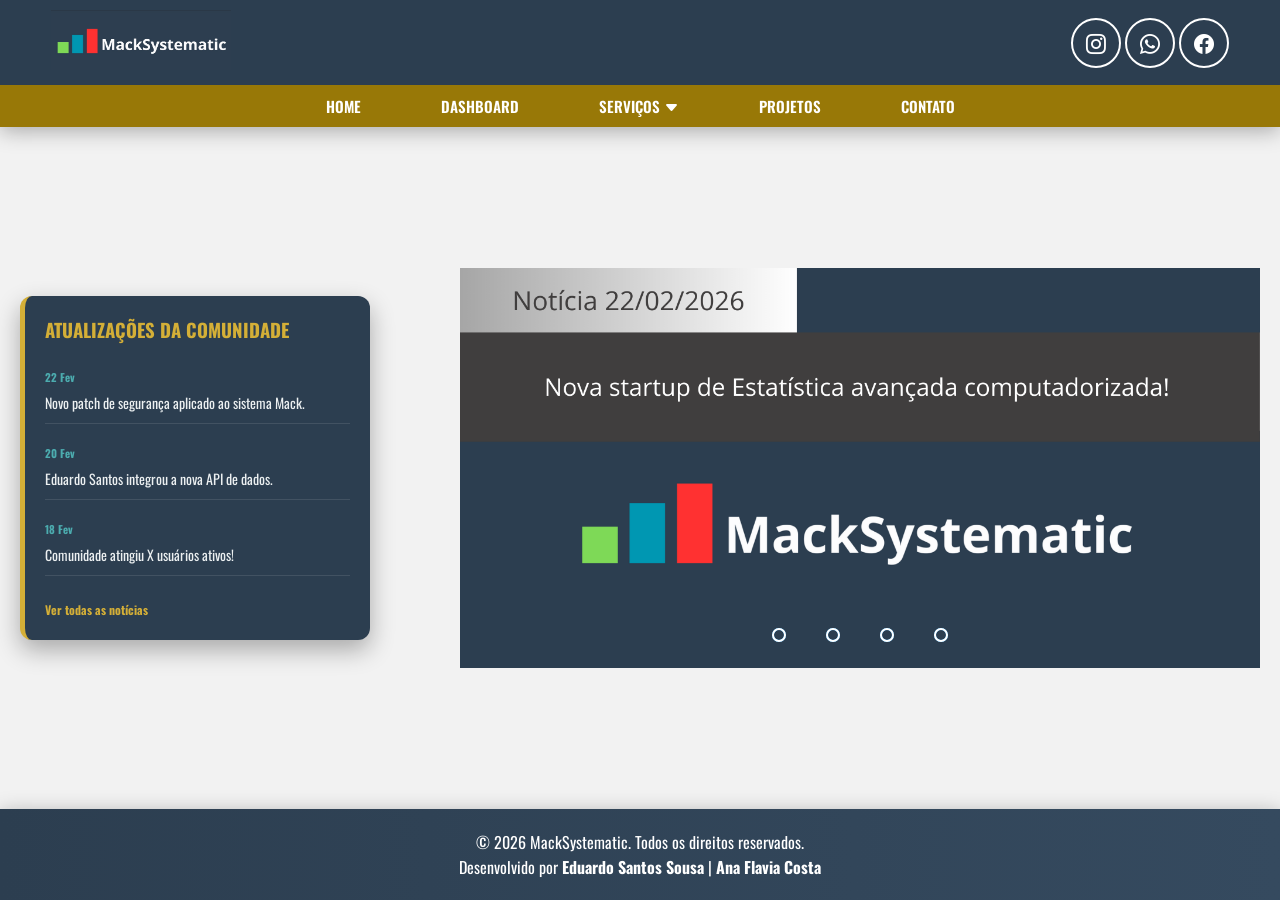
==== index.html @ 32485b9b "Update and rename projecthack.html to index.html" ====
<!DOCTYPE html>
<html lang="en">
<head>
    <meta charset="UTF-8">
    <meta name="viewport" content="width=device-width, initial-scale=1.0, maximum-scale=1.0, user-scalable=no">
    <meta name="viewport" content="width=device-width, initial-scale=1.0">
    <title>PROJECT HACKATHON</title>
    <link rel="stylesheet" href="projecthack.css">
    <link rel="stylesheet" href="https://cdn.jsdelivr.net/npm/bootstrap-icons@1.13.1/font/bootstrap-icons.min.css">
    <link rel="preconnect" href="https://fonts.googleapis.com">
    <link rel="preconnect" href="https://fonts.gstatic.com" crossorigin>
    <link href="https://fonts.googleapis.com/css2?family=Oswald:wght@200..700&display=swap" rel="stylesheet">
    <script type="text/javascript" src="projecthack.js"></script>
    <script src="menu.js" defer></script>
</head>
<body>
    <header >
          <section class = "top-header">
            <div class="interface"> 
              <div class ="logotipo">
                <a href="#">
                  <img src="putaa.jpg" alt="Logitpo">
                </a>
              </div>

              <div class="btn-social">
                <a href ="#"><button><i class="bi bi-instagram"></i></button></a>
                <a href ="#"><button><i class="bi bi-whatsapp"></i></button></a>
                <a href ="#"><button><i class="bi bi-facebook"></i></button></a>
              </div>
              <div class="btn-abrir-menu" id="btn_menu">
                 <i class="bi bi-list"></i>
               </div>
                
               <div class="menu-mobile" id="menu-mobile">
                 <div class="btn-fechar">
                     <i class="bi bi-x-lg"></i>
                 </div>

                 <nav>
                      <ul>
                        <li><a href="#">Home</a></li>
                        <li><a href="#">Dashboard</a></li>
                        <li><a href="#">Projetos</a></li>
                        <li><a href="#">Contatos</a></li>
                      </ul>
                  </nav>
               </div>
               <div class="overlay-menu" id="overlay-menu"></div>
            </div>
          </section>
          <section class="bottom-header">
             <div class="interface">
                <nav>
                    <ul>
                       <li><a href="#">HOME</a></li>
                       <li><a href="#">DASHBOARD</a></li>
                       <li class="drop-hover"><a href="#">SERVIÇOS <i class="bi bi-caret-down-fill"></i></a>
                         <div class="drop">
                            <a href="#">SITE</a>
                            <a href="#">MÍDIAS</a>
                            <a href="#">ANÚNCIOS</a>
                            <a href="#">CEO</a>
                         </div>
                       </li>
                       <li><a href="#">PROJETOS</a></li>
                       <li><a href="#">CONTATO</a></li>
                    </ul>
                </nav>

             </div>
          </section>
    </header>
    <main class="conteudo-principal">
    <aside class="comunidade-updates">
        <h3>Atualizações da Comunidade</h3>
        <ul>
            <li>
                <span class="data">22 Fev</span>
                <p>Novo patch de segurança aplicado ao sistema Mack.</p>
            </li>
            <li>
                <span class="data">20 Fev</span>
                <p>Eduardo Santos integrou a nova API de dados.</p>
            </li>
            <li>
                <span class="data">18 Fev</span>
                <p>Comunidade atingiu X usuários ativos!</p>
            </li>
        </ul>
        <a href="#" class="btn-ver-mais">Ver todas as notícias</a>
    </aside>
    <div class="slider">
       <div class="slides">
        <input type="radio" name="radio-btn" id="radio1">
        <input type="radio" name="radio-btn" id="radio2">
        <input type="radio" name="radio-btn" id="radio3">
        <input type="radio" name="radio-btn" id="radio4">

        <div class="slide first">
           <img src="startup.png" alt="imagem 1"/>
        </div>
        <div class="slide">
           <img src="img2.jpg" alt="imagem 2"/>
        </div>
        <div class="slide">
           <img src="img3.jpg" alt="imagem 3"/>
        </div>
        <div class="slide">
           <img src="img4.jpg" alt="imagem 4"/>
        </div>
        <div class="navigation-auto">
           <div class="auto-btn1"></div>
           <div class="auto-btn2"></div>
           <div class="auto-btn3"></div>
           <div class="auto-btn4"></div>
        </div>
       </div>
      <div class="manual-navigation">
        <label for="radio1" class="manual-btn"></label>
        <label for="radio2" class="manual-btn"></label>
        <label for="radio3" class="manual-btn"></label>
        <label for="radio4" class="manual-btn"></label>
      </div>
    </div>
    </main>
    <footer class="rodape-vermelho">
      <div class="container-rodape">
         <p>&copy; 2026 MackSystematic. Todos os direitos reservados.</p>
         <p>Desenvolvido por 
           <a href="https://linkedin.com/in/seu-perfil" target="_blank" class="dev-link">Eduardo Santos Sousa</a> | 
           <a href="https://instagram.com/perfil-da-pessoa" target="_blank" class="dev-link">Ana Flavia Costa</a>
         </p>
      </div>
    </footer>
    <script src="projecthack.js"></script>
</body>

</html>
---- projecthack.css ----
*{
    margin: 0;
    padding: 0;
    box-sizing: border-box;
    font-family: "Oswald", sans-serif;
}
html, body {
    height: 100%;
    margin: 0;
    display: flex;
    flex-direction: column;
    min-height: 100vh;
    background-color: #f2f2f2;
}

.rodape-vermelho{
    background: linear-gradient(to right, #2c3e50 0%, #354a5f 100%);
    background-attachment: fixed;
    color: white;
    color: #ffffff;            /* Texto branco */
    padding: 20px 0;
    text-align: center;
    font-family: sans-serif;
    margin-top: auto;          /* Empurra o rodapé para o fim da tela */
    box-shadow: 0 4px 20px rgba(0, 0, 0, 0.3);
}

.container-rodape p{
    margin: 1px 0;
}

/* Estilo do link para não ficar azul padrão */
/* Cor para o Eduardo (ex: Verde da logo) */
/* Estilo geral dos links no rodapé */
.dev-link {
    color: #ffffff; /* Cor ciano (como a da sua logo) */
    text-decoration: none; /* Remove o sublinhado */
    font-weight: bold;
    transition: all 0.3s ease; /* Efeito suave ao passar o mouse */
    border-bottom: 1px solid transparent;
}

/* Efeito quando o usuário passa o mouse por cima */
.dev-link:hover {
    color: #4cacaf; /* Muda para o verde da sua logo */
    border-bottom: 1px solid #4caf9d;
    text-shadow: 0 0 8px rgba(76, 175, 80, 0.5); /* Leve brilho */
}
.interface{
    max-width: 1280px;
    margin:0 auto;
}
header{
    width:100%;
    background-color: #987807;
    position: relative;
    z-index: 100;
    box-shadow: 0 4px 20px rgba(0, 0, 0, 0.3);
}
.drop-hover:hover .drop{
    height: 255px;
}
.top-header{
    background-color: #2c3e50;
    padding: 10px 4%;
}
.top-header > .interface{
    display: flex;
    align-items: center;
    justify-content: space-between;
}
.top-header .logotipo img{
    max-width: 180px;

}
.top-header .btn-social button{
    width: 50px;
    color:#ffffff;
    height: 50px;
    font-size: 20px;
    border-radius: 50%;
    background-color: transparent;
    border: 2px solid #ffffff;
    cursor:pointer;
}
.bottom-header nav ul {
   display: flex;
   align-items: center;
   justify-content: center;

   list-style-type: none;
}
.bottom-header nav ul li a{
    color: #ffffff;
    padding: 10px 40px;
    text-decoration: none;
    font-weight: 600;
    font-size: 15px;
    display: block;
    transition: .2s;
}
.drop-hover{
    position: relative;
}
.drop-hover .drop{
    position:absolute;
    background-color: #bb950d;
    width: 100%;
    height: 0;
    overflow: hidden;
    transition: .2s;
    z-index: 101;
}
.drop-hover .drop a{
    padding: 20px;
}
.bottom-header nav ul li a:hover{
    background-color: #a9871fd5;
    color:#2c3e50;
    box-shadow: inset 0 0 8px #000000;
}
/* Nova regra para criar a área centralizada */
.conteudo-principal {
    flex: 1;
    display: flex;
    flex-direction: row; /* Coloca um ao lado do outro */
    justify-content: space-around; 
    align-items: center;
    padding: 40px 0;
    width:100%;
    gap: 50px; /* Espaço entre o painel e o slider */
    z-index: 1;
}

/* Pequeno ajuste no seu .texti (opcional) */
.texti {
    width: 400px;
    padding: 30px;
    background-color: #2c3e50;
    color: #ecf0f1;
    font-size: larger;
    font-family: 'Segoe UI', Tahoma, Geneva, Verdana, sans-serif;
    border-radius: 12px; /* Aumentei um pouco para ficar mais moderno */
    box-shadow: 0 10px 25px rgba(0, 0, 0, 0.5);
    border: 1px solid rgba(255, 255, 255, 0.1); 
    text-align: center;
    z-index: 10; /* Garante que fique acima do gradiente de fundo */
}
.nav-button{
    border:0;
    border-radius: 4px;
    padding: 8px;
    background-color:#2c3e50;
    margin: 8px;
    cursor: pointer;
}
.nav-button i{
    color:#ffffff;
}
.slider{
    margin: 0;
    width: 800px;
    height: 400px;
    overflow: hidden;
    position: relative;
    z-index: 1;
}
.slides{
    width: 400%;
    height: 400px;
    display: flex;
}
.slides input{
    display: none;
}
.slide{
    width: 25%;
    position: relative;
    transition: 2s;
}
.slide img{
    width: 800px;
}
.manual-navigation{
    position: absolute;
    width: 800px;
    margin-top: -40px;
    display: flex;
    justify-content: center;
}
.manual-btn{
    border: 2px solid #ffffff;
    padding: 5px;
    border-radius: 10px;
    cursor: pointer;
    transition: 1s;
}

.manual-btn:not(:last-child){
    margin-right: 40px;
}
.manual-btn:hover{
    background-color: #ffffff;
}
#radio1:checked ~ .first{
    margin-left: 0;
}
#radio2:checked ~ .first{
    margin-left: -25%;
}
#radio3:checked ~ .first{
    margin-left: -50%;
}
#radio4:checked ~ .first{
    margin-left: -75%;
}

.navigation-auto div{
    border: 2px solid #20a6ff;
    padding: 5px;
    border-radius: 10px; 
    cursor: pointer;
    transition: 1s;
}
.navigation-auto{
    position: absolute;
    width: 800px;
    margin-top: 360px;
    display: flex;
    justify-content: center;
}
.navigation-auto div:not(:last-child){
    margin-right:40px;
}
#radio1:checked ~ .navigation-auto .auto-btn1{
    background-color: #ffffff;
}
#radio2:checked ~ .navigation-auto .auto-btn2{
    background-color: #ffffff;
}
#radio3:checked ~ .navigation-auto .auto-btn3{
    background-color: #ffffff;
}
#radio4:checked ~ .navigation-auto .auto-btn4{
    background-color: #ffffff;
}
.comunidade-updates {
    width: 350px;
    margin: 0;
    background-color: #2c3e50;
    padding: 20px;
    border-radius: 12px;
    border-left: 5px solid #d4af37; /* Detalhe dourado que você gosta */
    box-shadow: 0 10px 25px rgba(0,0,0,0.3);
    color: #ecf0f1;
}

.comunidade-updates h3 {
    font-family: 'Oswald', sans-serif;
    color: #d4af37;
    margin-bottom: 20px;
    text-transform: uppercase;
}

.comunidade-updates ul {
    list-style: none;
}

.comunidade-updates li {
    margin-bottom: 15px;
    border-bottom: 1px solid rgba(255, 255, 255, 0.1);
    padding-bottom: 10px;
}

.comunidade-updates .data {
    font-size: 11px;
    color: #4cacaf; /* Verde da sua logo */
    font-weight: bold;
}

.comunidade-updates p {
    font-size: 14px;
    margin-top: 5px;
}

.btn-ver-mais {
    display: inline-block;
    margin-top: 10px;
    color: #d4af37;
    text-decoration: none;
    font-size: 12px;
    font-weight: bold;
}

.btn-ver-mais:hover {
    text-decoration: underline;
}

@media screen and (max-width: 1248px){
    .conteudo-principal{
        flex-direction: column-reverse;
    }
    .bottom-header{
        display: none;
    }
    .btn-social{
        display: none;
    }
    .slide img{
       display: none;
    }
    .slider{
        display: none;
    }
}

.menu-mobile{
    background-color: #2c3e50;
    height: 100vh;
    position: fixed;
    top: 0;
    right:0;
    z-index: 99999;
    width: 0%;
    overflow: hidden;
    transition: .5s;
}
nav a, .menu-mobile a { 
    text-decoration: none !important;
    border-bottom: none !important;
}

.menu-mobile.abrir-menu{
    width: 70%;
}
.menu-mobile.abrir-menu ~ .overlay-menu{
    display: block;
}
.menu-mobile nav ul{
    text-align: right;

}
.menu-mobile nav ul li a{
    color: #fff;
    font-size: 20px;
    font-weight: 300; 
    padding: 20px 4%; 
    display: block;
}

.menu-mobile nav ul li a:hover{
    background-color: #d4af37;
    color:#000;
}
.menu-mobile .btn-fechar i{
    color: #d4af37;
    font-size: 30px;
}
.menu-mobile .btn-fechar{
    padding: 20px 5%;
}
.btn-abrir-menu i{
    color: #d4af37;
    font-size: 40px;
}
.overlay-menu{
    background-color: #000000bc;
    width:100%;
    height: 100%;
    position: fixed;
    top: 0;
    left: 0;
    z-index: 88888;
    display: none;
}
@media screen and (min-width: 1248px) {
    .btn-abrir-menu,
    .menu-mobile,
    .overlay-menu {
        display: none;
    }
}
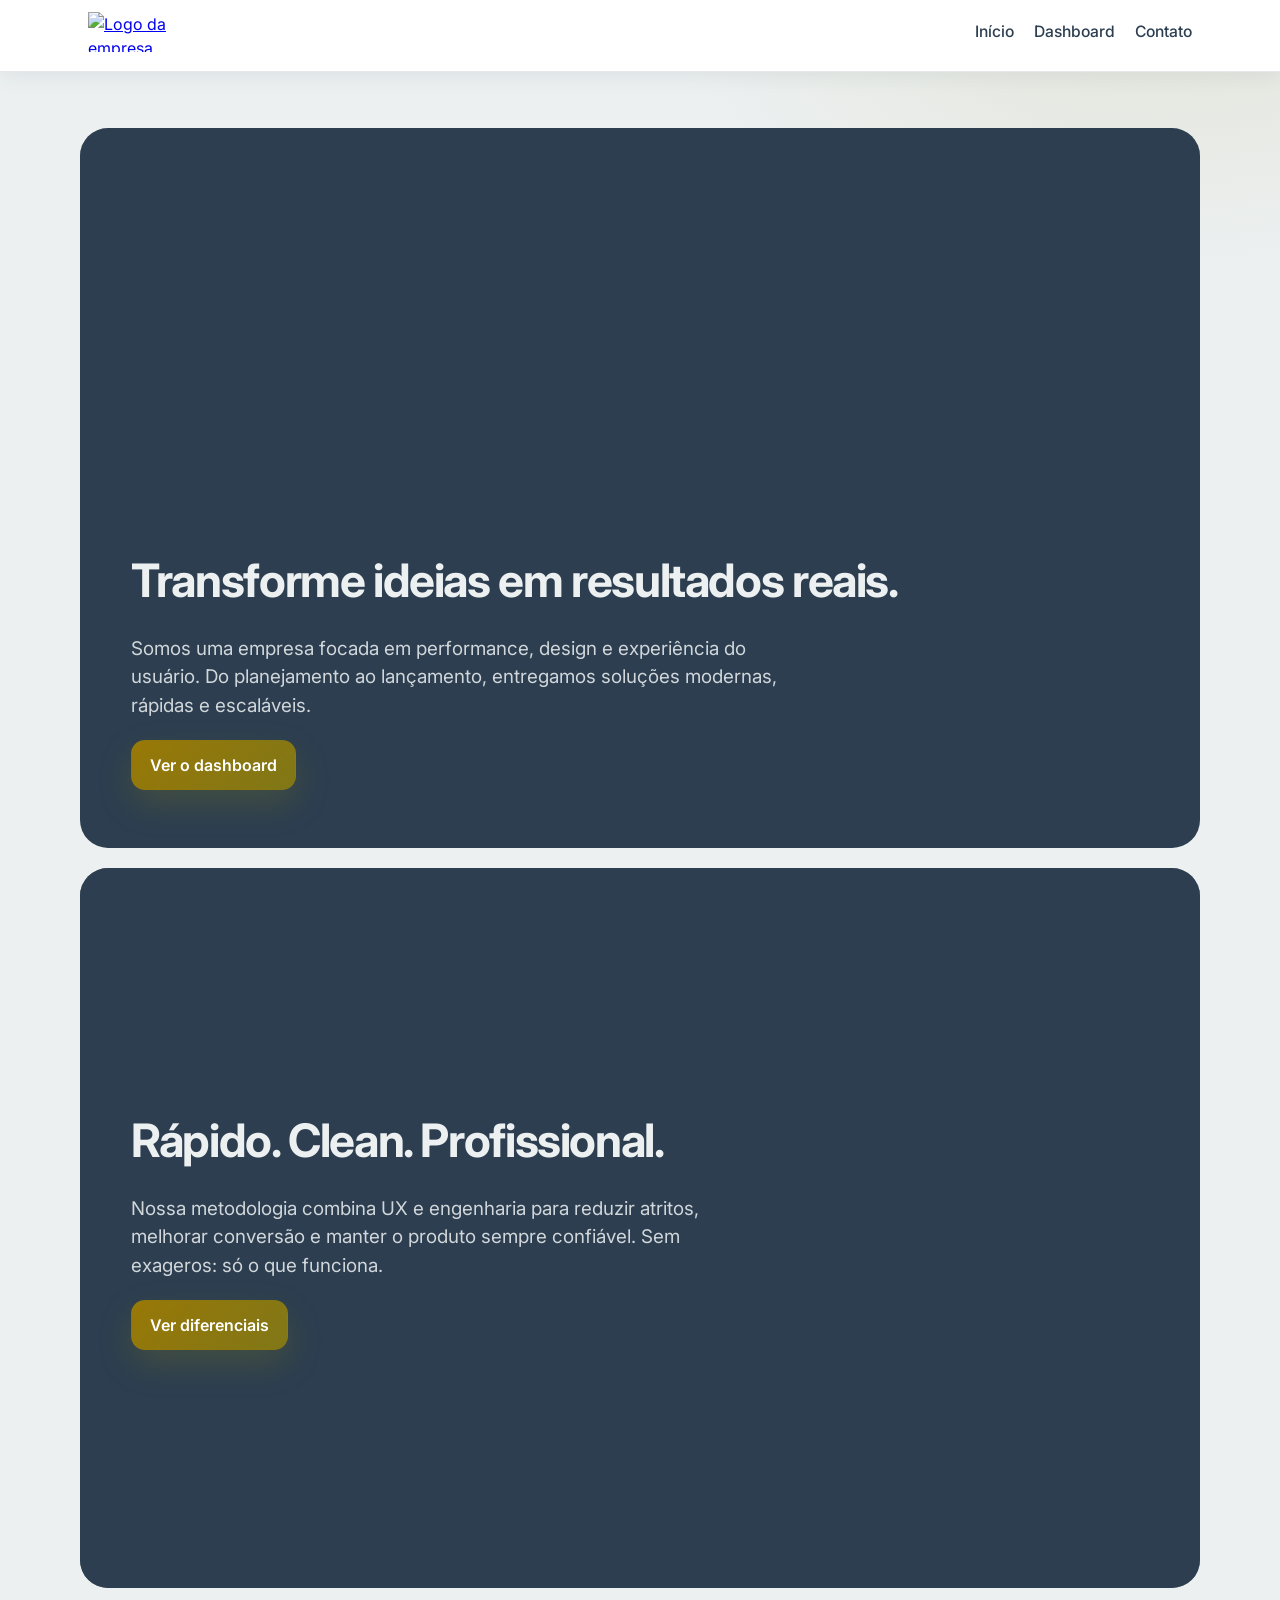
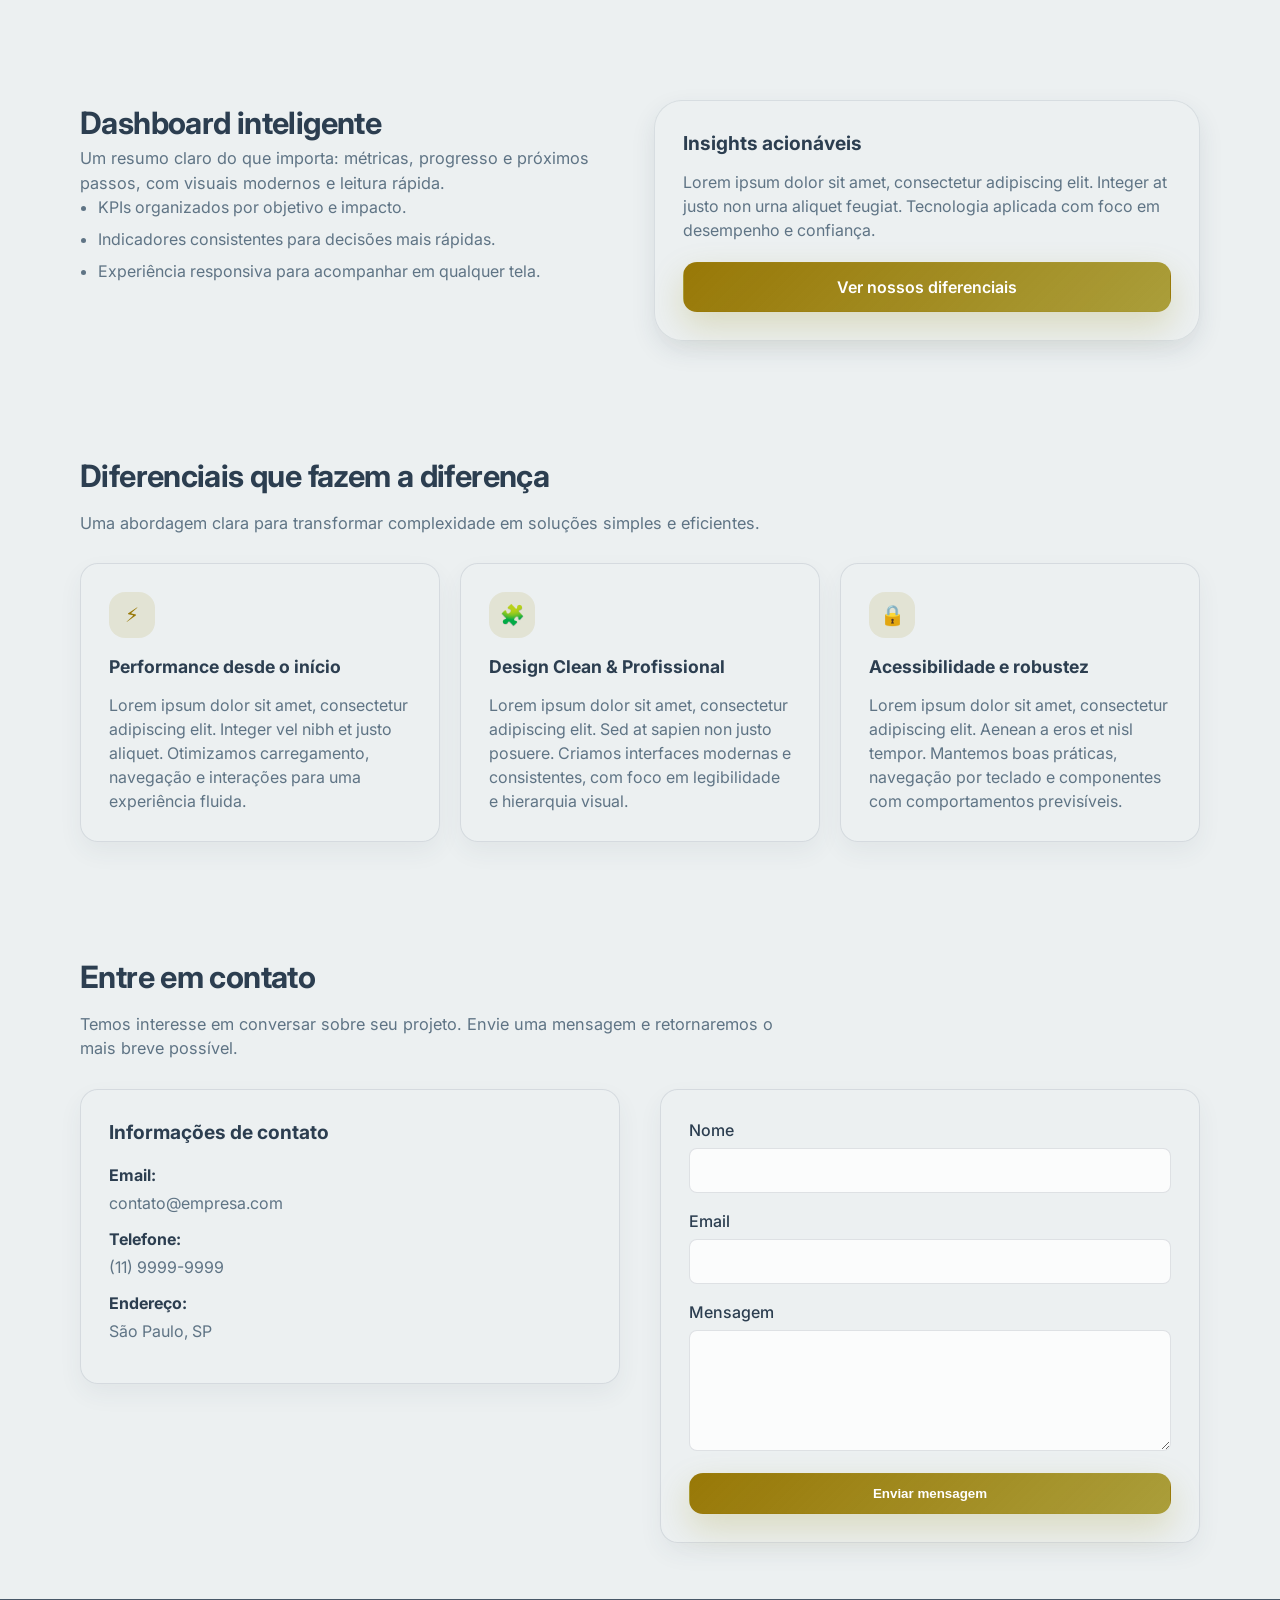
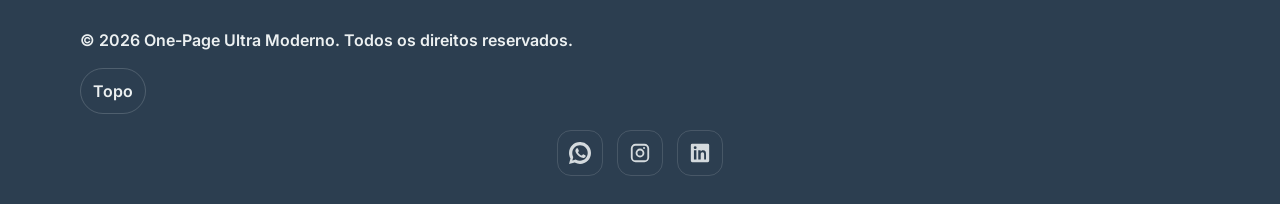
==== commit 793e0bf3: "Add files via upload" ====
--- a/index.html
+++ b/index.html
@@ -1,139 +1,323 @@
-<!DOCTYPE html>
-<html lang="en">
-<head>
-    <meta charset="UTF-8">
-    <meta name="viewport" content="width=device-width, initial-scale=1.0, maximum-scale=1.0, user-scalable=no">
-    <meta name="viewport" content="width=device-width, initial-scale=1.0">
-    <title>PROJECT HACKATHON</title>
-    <link rel="stylesheet" href="projecthack.css">
-    <link rel="stylesheet" href="https://cdn.jsdelivr.net/npm/bootstrap-icons@1.13.1/font/bootstrap-icons.min.css">
-    <link rel="preconnect" href="https://fonts.googleapis.com">
-    <link rel="preconnect" href="https://fonts.gstatic.com" crossorigin>
-    <link href="https://fonts.googleapis.com/css2?family=Oswald:wght@200..700&display=swap" rel="stylesheet">
-    <script type="text/javascript" src="projecthack.js"></script>
-    <script src="menu.js" defer></script>
-</head>
-<body>
-    <header >
-          <section class = "top-header">
-            <div class="interface"> 
-              <div class ="logotipo">
-                <a href="#">
-                  <img src="putaa.jpg" alt="Logitpo">
+<!doctype html>
+<html lang="pt-BR">
+  <head>
+    <meta charset="UTF-8" />
+    <meta name="viewport" content="width=device-width, initial-scale=1" />
+    <meta name="description" content="One-page moderno e responsivo com header glassmorphism e hero slider com Swiper.js." />
+    <title>One-Page Ultra Moderno</title>
+
+    <!-- Google Analytics / GA4
+      Cole aqui o código do GA4 (gtag.js).
+      Exemplo:
+      <script async src="https://www.googletagmanager.com/gtag/js?id=SEU_ID"></script>
+      <script>window.dataLayer=window.dataLayer||[];function gtag(){dataLayer.push(arguments);}gtag('js', new Date());gtag('config','SEU_ID');</script>
+    -->
+
+    <!-- Facebook Pixel
+      Cole aqui o código do Pixel do Facebook (fbq).
+      Exemplo:
+      <script>
+        !function(f,b,e,v,n,t,s){if(f.fbq)return;n=f.fbq=function(){n.callMethod?
+        n.callMethod.apply(n,arguments):n.queue.push(arguments)};if(!f._fbq)f._fbq=n;
+        n.push=n;n.loaded=!0;n.version='2.0';n.queue=[];t=b.createElement(e);t.async=!0;
+        t.src=v;s=b.getElementsByTagName(e)[0];s.parentNode.insertBefore(t,s)}(window, document,'script',
+        'https://connect.facebook.net/en_US/fbevents.js');
+        fbq('init','SEU_ID');fbq('track','PageView');
+      </script>
+    -->
+
+    <link rel="preconnect" href="https://fonts.googleapis.com" />
+    <link rel="preconnect" href="https://fonts.gstatic.com" crossorigin />
+    <link href="https://fonts.googleapis.com/css2?family=Inter:wght@400;500;600;700&display=swap" rel="stylesheet" />
+
+    <link rel="stylesheet" href="https://cdn.jsdelivr.net/npm/swiper@11/swiper-bundle.min.css" />
+    <link rel="stylesheet" href="style.css" />
+
+    <script src="https://cdn.jsdelivr.net/npm/swiper@11/swiper-bundle.min.js" defer></script>
+    <script src="script.js" defer></script>
+  </head>
+
+  <body>
+    <a class="skip-link" href="#conteudo">Pular para o conteúdo</a>
+
+    <header class="site-header" id="top">
+      <div class="header-inner">
+        <a class="logo" href="#top" aria-label="Ir para o início">
+          <img
+            src="yp.jpg"
+            alt="Logo da empresa"
+            width="140"
+            height="40"
+            loading="eager"
+          />
+        </a>
+
+        <nav class="nav-desktop" aria-label="Menu principal">
+          <a class="nav-link" href="#top" aria-label="Ir para Início">Início</a>
+          <a class="nav-link" href="#dashboard" aria-label="Ir para Dashboard">Dashboard</a>
+          <a class="nav-link" href="#contact" aria-label="Ir para Contato">Contato</a>
+        </nav>
+
+        <button
+          class="nav-toggle"
+          type="button"
+          aria-label="Abrir menu"
+          aria-controls="mobile-drawer"
+          aria-expanded="false"
+        >
+          <span class="burger" aria-hidden="true">
+            <span class="burger-line"></span>
+            <span class="burger-line"></span>
+            <span class="burger-line"></span>
+          </span>
+        </button>
+      </div>
+
+      <div class="drawer-overlay" id="drawer-overlay"></div>
+
+      <aside
+        class="drawer"
+        id="mobile-drawer"
+        role="dialog"
+        aria-modal="true"
+        aria-label="Menu mobile"
+        tabindex="-1"
+      >
+        <div class="drawer-header">
+          <a class="drawer-logo" href="#top" aria-label="Ir para o início">
+            <img src="yp.jpg" alt="Logo da empresa" width="120" height="36" loading="eager" />
+          </a>
+          <button class="drawer-close" type="button" aria-label="Fechar menu">
+            <span aria-hidden="true">×</span>
+          </button>
+        </div>
+
+        <nav class="drawer-nav" aria-label="Menu mobile">
+          <a class="drawer-link" href="#top" aria-label="Ir para Início">Início</a>
+          <a class="drawer-link" href="#dashboard" aria-label="Ir para Dashboard">Dashboard</a>
+          <a class="drawer-link" href="#contact" aria-label="Ir para Contato">Contato</a>
+        </nav>
+
+        <div class="drawer-cta">
+          <a class="btn btn-primary btn-wide" href="#dashboard" aria-label="Ir para a seção de dashboard">
+            Ver Dashboard
+          </a>
+          <p class="drawer-note">Insights e próximos passos em poucos cliques.</p>
+        </div>
+      </aside>
+    </header>
+
+    <main id="conteudo">
+      <section class="hero" aria-labelledby="hero-title">
+        <div class="container hero-inner">
+          <div class="video-container">
+            <video class="hero-video" autoplay muted loop playsinline>
+              <source src="MackSystematic.mp4" type="video/mp4">
+              Seu navegador não suporta vídeo HTML5.
+            </video>
+            <div class="video-overlay"></div>
+            <div class="video-content">
+              <h1 class="hero-title" id="hero-title">Transforme ideias em resultados reais.</h1>
+              <p class="hero-text">
+                Somos uma empresa focada em performance, design e experiência do usuário. Do planejamento ao
+                lançamento, entregamos soluções modernas, rápidas e escaláveis.
+              </p>
+              <div class="hero-actions">
+                <a class="btn btn-primary" href="#dashboard" aria-label="Ver o dashboard">
+                  Ver o dashboard
                 </a>
               </div>
-
-              <div class="btn-social">
-                <a href ="#"><button><i class="bi bi-instagram"></i></button></a>
-                <a href ="#"><button><i class="bi bi-whatsapp"></i></button></a>
-                <a href ="#"><button><i class="bi bi-facebook"></i></button></a>
+            </div>
+          </div>
+          
+          <div class="swiper hero-swiper" aria-label="Carrossel de destaques">
+            <div class="swiper-wrapper">
+              <article class="swiper-slide hero-slide">
+                <img class="slide-image" src="pan.jpg" alt="" aria-hidden="true" loading="lazy" />
+                <div class="slide-overlay"></div>
+                <div class="slide-content">
+                  <h1 class="hero-title">Rápido. Clean. Profissional.</h1>
+                  <p class="hero-text">
+                    Nossa metodologia combina UX e engenharia para reduzir atritos, melhorar conversão e manter o
+                    produto sempre confiável. Sem exageros: só o que funciona.
+                  </p>
+                  <div class="hero-actions">
+                    <a class="btn btn-primary" href="#diferenciais" aria-label="Ver nossos diferenciais">
+                      Ver diferenciais
+                    </a>
+                  </div>
+                </div>
+              </article>
+            </div>
+
+            <div class="swiper-button-prev" aria-label="Slide anterior" tabindex="0"></div>
+            <div class="swiper-button-next" aria-label="Próximo slide" tabindex="0"></div>
+            <div class="swiper-pagination" aria-label="Navegação por bullets"></div>
+          </div>
+        </div>
+      </section>
+
+      <section id="dashboard" class="section">
+        <div class="container grid-2">
+          <div>
+            <h2 class="section-title">Dashboard inteligente</h2>
+            <p class="section-subtitle">
+              Um resumo claro do que importa: métricas, progresso e próximos passos, com visuais modernos e
+              leitura rápida.
+            </p>
+            <ul class="benefits-list">
+              <li>KPIs organizados por objetivo e impacto.</li>
+              <li>Indicadores consistentes para decisões mais rápidas.</li>
+              <li>Experiência responsiva para acompanhar em qualquer tela.</li>
+            </ul>
+          </div>
+          <div class="benefits-panel" aria-label="Visão geral do dashboard">
+            <h3 class="panel-title">Insights acionáveis</h3>
+            <p class="panel-text">
+              Lorem ipsum dolor sit amet, consectetur adipiscing elit. Integer at justo non urna aliquet
+              feugiat. Tecnologia aplicada com foco em desempenho e confiança.
+            </p>
+            <a class="btn btn-primary btn-wide" href="#diferenciais" aria-label="Ver nossos diferenciais">
+              Ver nossos diferenciais
+            </a>
+          </div>
+        </div>
+      </section>
+
+      <section id="diferenciais" class="section">
+        <div class="container">
+          <div class="section-head">
+            <h2 class="section-title">Diferenciais que fazem a diferença</h2>
+            <p class="section-subtitle">
+              Uma abordagem clara para transformar complexidade em soluções simples e eficientes.
+            </p>
+          </div>
+
+          <div class="cards-grid" role="list">
+            <article class="card" role="listitem">
+              <div class="card-icon" aria-hidden="true">⚡</div>
+              <h3 class="card-title">Performance desde o início</h3>
+              <p class="card-text">
+                Lorem ipsum dolor sit amet, consectetur adipiscing elit. Integer vel nibh et justo aliquet.
+                Otimizamos carregamento, navegação e interações para uma experiência fluida.
+              </p>
+            </article>
+
+            <article class="card" role="listitem">
+              <div class="card-icon" aria-hidden="true">🧩</div>
+              <h3 class="card-title">Design Clean & Profissional</h3>
+              <p class="card-text">
+                Lorem ipsum dolor sit amet, consectetur adipiscing elit. Sed at sapien non justo posuere. Criamos
+                interfaces modernas e consistentes, com foco em legibilidade e hierarquia visual.
+              </p>
+            </article>
+
+            <article class="card" role="listitem">
+              <div class="card-icon" aria-hidden="true">🔒</div>
+              <h3 class="card-title">Acessibilidade e robustez</h3>
+              <p class="card-text">
+                Lorem ipsum dolor sit amet, consectetur adipiscing elit. Aenean a eros et nisl tempor. Mantemos
+                boas práticas, navegação por teclado e componentes com comportamentos previsíveis.
+              </p>
+            </article>
+          </div>
+        </div>
+      </section>
+
+      <section id="contact" class="section">
+        <div class="container">
+          <div class="section-head">
+            <h2 class="section-title">Entre em contato</h2>
+            <p class="section-subtitle">
+              Temos interesse em conversar sobre seu projeto. Envie uma mensagem e retornaremos o mais breve possível.
+            </p>
+          </div>
+
+          <div class="contact-grid">
+            <div class="contact-info">
+              <h3 class="contact-title">Informações de contato</h3>
+              <div class="contact-item">
+                <strong>Email:</strong> contato@empresa.com
               </div>
-              <div class="btn-abrir-menu" id="btn_menu">
-                 <i class="bi bi-list"></i>
-               </div>
-                
-               <div class="menu-mobile" id="menu-mobile">
-                 <div class="btn-fechar">
-                     <i class="bi bi-x-lg"></i>
-                 </div>
-
-                 <nav>
-                      <ul>
-                        <li><a href="#">Home</a></li>
-                        <li><a href="#">Dashboard</a></li>
-                        <li><a href="#">Projetos</a></li>
-                        <li><a href="#">Contatos</a></li>
-                      </ul>
-                  </nav>
-               </div>
-               <div class="overlay-menu" id="overlay-menu"></div>
+              <div class="contact-item">
+                <strong>Telefone:</strong> (11) 9999-9999
+              </div>
+              <div class="contact-item">
+                <strong>Endereço:</strong> São Paulo, SP
+              </div>
             </div>
-          </section>
-          <section class="bottom-header">
-             <div class="interface">
-                <nav>
-                    <ul>
-                       <li><a href="#">HOME</a></li>
-                       <li><a href="#">DASHBOARD</a></li>
-                       <li class="drop-hover"><a href="#">SERVIÇOS <i class="bi bi-caret-down-fill"></i></a>
-                         <div class="drop">
-                            <a href="#">SITE</a>
-                            <a href="#">MÍDIAS</a>
-                            <a href="#">ANÚNCIOS</a>
-                            <a href="#">CEO</a>
-                         </div>
-                       </li>
-                       <li><a href="#">PROJETOS</a></li>
-                       <li><a href="#">CONTATO</a></li>
-                    </ul>
-                </nav>
-
-             </div>
-          </section>
-    </header>
-    <main class="conteudo-principal">
-    <aside class="comunidade-updates">
-        <h3>Atualizações da Comunidade</h3>
-        <ul>
-            <li>
-                <span class="data">22 Fev</span>
-                <p>Novo patch de segurança aplicado ao sistema Mack.</p>
-            </li>
-            <li>
-                <span class="data">20 Fev</span>
-                <p>Eduardo Santos integrou a nova API de dados.</p>
-            </li>
-            <li>
-                <span class="data">18 Fev</span>
-                <p>Comunidade atingiu X usuários ativos!</p>
-            </li>
-        </ul>
-        <a href="#" class="btn-ver-mais">Ver todas as notícias</a>
-    </aside>
-    <div class="slider">
-       <div class="slides">
-        <input type="radio" name="radio-btn" id="radio1">
-        <input type="radio" name="radio-btn" id="radio2">
-        <input type="radio" name="radio-btn" id="radio3">
-        <input type="radio" name="radio-btn" id="radio4">
-
-        <div class="slide first">
-           <img src="startup.png" alt="imagem 1"/>
-        </div>
-        <div class="slide">
-           <img src="img2.jpg" alt="imagem 2"/>
-        </div>
-        <div class="slide">
-           <img src="img3.jpg" alt="imagem 3"/>
-        </div>
-        <div class="slide">
-           <img src="img4.jpg" alt="imagem 4"/>
-        </div>
-        <div class="navigation-auto">
-           <div class="auto-btn1"></div>
-           <div class="auto-btn2"></div>
-           <div class="auto-btn3"></div>
-           <div class="auto-btn4"></div>
-        </div>
-       </div>
-      <div class="manual-navigation">
-        <label for="radio1" class="manual-btn"></label>
-        <label for="radio2" class="manual-btn"></label>
-        <label for="radio3" class="manual-btn"></label>
-        <label for="radio4" class="manual-btn"></label>
-      </div>
-    </div>
+
+            <div class="contact-form">
+              <form>
+                <div class="form-group">
+                  <label for="name">Nome</label>
+                  <input type="text" id="name" name="name" required>
+                </div>
+                <div class="form-group">
+                  <label for="email">Email</label>
+                  <input type="email" id="email" name="email" required>
+                </div>
+                <div class="form-group">
+                  <label for="message">Mensagem</label>
+                  <textarea id="message" name="message" rows="5" required></textarea>
+                </div>
+                <button type="submit" class="btn btn-primary btn-wide">Enviar mensagem</button>
+              </form>
+            </div>
+          </div>
+        </div>
+      </section>
     </main>
-    <footer class="rodape-vermelho">
-      <div class="container-rodape">
-         <p>&copy; 2026 MackSystematic. Todos os direitos reservados.</p>
-         <p>Desenvolvido por 
-           <a href="https://linkedin.com/in/seu-perfil" target="_blank" class="dev-link">Eduardo Santos Sousa</a> | 
-           <a href="https://instagram.com/perfil-da-pessoa" target="_blank" class="dev-link">Ana Flavia Costa</a>
-         </p>
+
+    <footer class="footer">
+      <div class="container footer-inner">
+        <p class="footer-text">© <span id="year"></span> One-Page Ultra Moderno. Todos os direitos reservados.</p>
+        <div class="footer-links" aria-label="Links do rodapé">
+          <a class="footer-link" href="#top">Topo</a>
+        </div>
+
+        <div class="social-icons-container" aria-label="Redes sociais">
+          <a class="social-icon-link" href="" aria-label="WhatsApp">
+            <svg class="social-icon-svg" viewBox="0 0 24 24" role="img" aria-hidden="true">
+              <path
+                d="M20.52 3.48A11.79 11.79 0 0 0 12 0C5.37 0 .02 5.35.02 11.98c0 2.11.55 4.16 1.6 5.97L0 24l6.25-1.6a11.95 11.95 0 0 0 5.75 1.47h.01c6.63 0 11.98-5.35 11.98-11.98 0-3.17-1.24-6.15-3.47-8.41ZM12 20.48a8.4 8.4 0 0 1-4.3-1.18l-.31-.19-3.72.95.99-3.62-.2-.32A8.36 8.36 0 0 1 3.57 12c0-4.64 3.78-8.42 8.43-8.42 2.25 0 4.37.88 5.96 2.48 1.6 1.6 2.48 3.71 2.48 5.96 0 4.64-3.78 8.42-8.44 8.42Z"
+                fill="currentColor"
+              />
+              <path
+                d="M17.54 14.31c-.27-.14-1.6-.79-1.85-.88-.25-.09-.44-.14-.63.14-.19.28-.73.88-.89 1.06-.16.19-.33.21-.6.07-.27-.14-1.14-.42-2.17-1.34-.8-.71-1.34-1.6-1.5-1.87-.16-.27-.02-.42.12-.56.12-.12.27-.33.4-.49.13-.16.19-.28.28-.47.09-.19.05-.36-.02-.5-.06-.14-.63-1.51-.86-2.05-.23-.55-.46-.47-.63-.47h-.54c-.18 0-.47.07-.72.35-.25.28-.96.94-.96 2.3s.99 2.66 1.13 2.84c.14.18 1.96 2.99 4.75 4.19.66.28 1.18.45 1.58.58.66.21 1.26.18 1.74.11.53-.08 1.6-.66 1.82-1.3.22-.65.22-1.2.15-1.31-.07-.11-.27-.18-.54-.32Z"
+                fill="currentColor"
+              />
+            </svg>
+          </a>
+
+          <a class="social-icon-link" href="" aria-label="Instagram">
+            <svg class="social-icon-svg" viewBox="0 0 24 24" role="img" aria-hidden="true">
+              <path
+                d="M7.2 2h9.6A5.2 5.2 0 0 1 22 7.2v9.6A5.2 5.2 0 0 1 16.8 22H7.2A5.2 5.2 0 0 1 2 16.8V7.2A5.2 5.2 0 0 1 7.2 2Zm9.6 2H7.2A3.2 3.2 0 0 0 4 7.2v9.6A3.2 3.2 0 0 0 7.2 20h9.6A3.2 3.2 0 0 0 20 16.8V7.2A3.2 3.2 0 0 0 16.8 4Z"
+                fill="currentColor"
+              />
+              <path
+                d="M12 7.2a4.8 4.8 0 1 1 0 9.6 4.8 4.8 0 0 1 0-9.6Zm0 2a2.8 2.8 0 1 0 0 5.6 2.8 2.8 0 0 0 0-5.6Z"
+                fill="currentColor"
+              />
+              <path
+                d="M17.5 6.6a1.1 1.1 0 1 1-2.2 0 1.1 1.1 0 0 1 2.2 0Z"
+                fill="currentColor"
+              />
+            </svg>
+          </a>
+
+          <a class="social-icon-link" href="" aria-label="LinkedIn">
+            <svg class="social-icon-svg" viewBox="0 0 24 24" role="img" aria-hidden="true">
+              <path
+                d="M20.45 2H3.55A1.55 1.55 0 0 0 2 3.55v16.9A1.55 1.55 0 0 0 3.55 22h16.9A1.55 1.55 0 0 0 22 20.45V3.55A1.55 1.55 0 0 0 20.45 2ZM8.08 19.2H5.39V9h2.69v10.2ZM6.73 7.7a1.56 1.56 0 1 1 0-3.12 1.56 1.56 0 0 1 0 3.12Zm12.47 11.5h-2.69v-5.2c0-1.24-.02-2.84-1.73-2.84-1.73 0-2 1.35-2 2.76v5.28H10.1V9h2.58v1.39h.04c.36-.68 1.25-1.4 2.57-1.4 2.74 0 3.25 1.8 3.25 4.13v6Z"
+                fill="currentColor"
+              />
+            </svg>
+          </a>
+        </div>
       </div>
     </footer>
-    <script src="projecthack.js"></script>
-</body>
-
+  </body>
 </html>
+
--- a/style.css
+++ b/style.css
@@ -0,0 +1,853 @@
+:root {
+  --bg: #ecf0f1; /* Cinza gelo (base) */
+  --surface: rgba(236, 240, 241, 0.72);
+  --text: #2c3e50; /* Azul marinho (texto/títulos) */
+  --muted: #5f7485;
+  --border: rgba(44, 62, 80, 0.14);
+
+  --accent: #987807; /* Dourado (primary/accent) */
+  --accent-2: #987807;
+
+  --shadow-sm: 0 10px 24px rgba(44, 62, 80, 0.10);
+  --shadow-md: 0 18px 46px rgba(44, 62, 80, 0.14);
+
+  --radius-sm: 12px;
+  --radius-md: 18px;
+  --radius-lg: 28px;
+
+  --container: 1120px;
+
+  --space-1: 8px;
+  --space-2: 12px;
+  --space-3: 16px;
+  --space-4: 20px;
+  --space-5: 28px;
+  --space-6: 40px;
+  --space-7: 56px;
+
+  --header-h: 72px;
+}
+
+* {
+  box-sizing: border-box;
+}
+
+html {
+  scroll-behavior: smooth;
+  scroll-padding-top: calc(var(--header-h) + 10px);
+}
+
+body {
+  margin: 0;
+  font-family: Inter, system-ui, -apple-system, Segoe UI, Roboto, Arial, sans-serif;
+  background: radial-gradient(1200px 600px at 10% -10%, rgba(152, 135, 7, 0.16), transparent 55%),
+    radial-gradient(900px 500px at 90% 0%, rgba(152, 135, 7, 0.10), transparent 55%),
+    var(--bg);
+  color: var(--text);
+  line-height: 1.5;
+}
+
+img {
+  max-width: 100%;
+  height: auto;
+}
+
+.container {
+  width: min(var(--container), calc(100% - 2 * var(--space-4)));
+  margin: 0 auto;
+}
+
+.skip-link {
+  position: absolute;
+  top: -60px;
+  left: 12px;
+  background: #fff;
+  border: 1px solid var(--border);
+  padding: 10px 12px;
+  border-radius: 10px;
+  z-index: 999;
+  transition: top 160ms ease;
+}
+.skip-link:focus {
+  top: 12px;
+}
+
+/* Header (sticky + glassmorphism) */
+.site-header {
+  position: sticky;
+  top: 0;
+  z-index: 50;
+  min-height: var(--header-h);
+  border-bottom: 1px solid rgba(44, 62, 80, 0.12);
+  background: #ffffff;
+  padding: 10px 0;
+  backdrop-filter: blur(14px);
+  -webkit-backdrop-filter: blur(14px);
+  box-shadow: 0 4px 20px rgba(44, 62, 80, 0.08);
+}
+
+.header-inner {
+  height: 100%;
+  display: flex;
+  align-items: center;
+  justify-content: space-between;
+  gap: var(--space-3);
+  width: min(var(--container), calc(100% - 2 * var(--space-4)));
+  margin: 0 auto;
+  padding: 0 var(--space-1);
+}
+
+.logo img {
+  display: block;
+}
+
+.nav-desktop {
+  display: none;
+  gap: var(--space-4);
+  align-items: center;
+}
+
+.nav-link {
+  color: var(--text);
+  text-decoration: none;
+  font-weight: 500;
+  font-size: 0.98rem;
+  padding: 10px 0;
+  position: relative;
+  outline: none;
+}
+
+.nav-link::after {
+  content: "";
+  position: absolute;
+  left: 0;
+  bottom: 6px;
+  width: 0%;
+  height: 2px;
+  background: var(--accent);
+  border-radius: 999px;
+  transition: width 220ms ease;
+}
+
+.nav-link:hover::after,
+.nav-link:focus-visible::after {
+  width: 100%;
+}
+
+.nav-link:hover,
+.nav-link:focus-visible {
+  color: var(--accent);
+}
+
+.nav-toggle {
+  width: 44px;
+  height: 44px;
+  border-radius: 14px;
+  border: 1px solid rgba(44, 62, 80, 0.14);
+  background: rgba(236, 240, 241, 0.72);
+  cursor: pointer;
+  display: grid;
+  place-items: center;
+  transition: transform 0.3s ease, box-shadow 0.3s ease, border-color 0.3s ease;
+}
+
+.nav-toggle:hover {
+  transform: translateY(-1px);
+  border-color: rgba(152, 135, 7, 0.45);
+  box-shadow: 0 12px 28px rgba(152, 135, 7, 0.14);
+}
+
+.nav-toggle[aria-expanded="true"] {
+  border-color: rgba(152, 135, 7, 0.62);
+  box-shadow: 0 14px 30px rgba(152, 135, 7, 0.20);
+}
+
+.nav-toggle:focus-visible {
+  outline: 3px solid rgba(152, 135, 7, 0.35);
+  outline-offset: 2px;
+}
+
+.burger {
+  width: 20px;
+  display: grid;
+  gap: 4px;
+}
+
+.burger-line {
+  height: 2px;
+  background: var(--text);
+  border-radius: 999px;
+  transition: transform 220ms ease, opacity 180ms ease;
+}
+
+.nav-toggle[aria-expanded="true"] .burger-line {
+  background: var(--accent);
+}
+
+.nav-toggle[aria-expanded="true"] .burger-line:nth-child(1) {
+  transform: translateY(6px) rotate(45deg);
+}
+
+.nav-toggle[aria-expanded="true"] .burger-line:nth-child(2) {
+  opacity: 0;
+}
+
+.nav-toggle[aria-expanded="true"] .burger-line:nth-child(3) {
+  transform: translateY(-6px) rotate(-45deg);
+}
+
+/* Drawer */
+.drawer-overlay {
+  position: fixed;
+  inset: 0;
+  background: rgba(44, 62, 80, 0.62);
+  z-index: 60;
+  opacity: 0;
+  pointer-events: none;
+  transition: opacity 0.3s ease;
+}
+
+.drawer-overlay.is-open {
+  opacity: 1;
+  pointer-events: auto;
+}
+
+.drawer {
+  position: fixed;
+  top: 0;
+  right: 0;
+  height: 100%;
+  width: min(360px, 92vw);
+  background: #2c3e50;
+  backdrop-filter: blur(14px);
+  -webkit-backdrop-filter: blur(14px);
+  border-left: 1px solid rgba(236, 240, 241, 0.12);
+  z-index: 70;
+  transform: translateX(110%);
+  transition: transform 260ms ease;
+  will-change: transform;
+  display: flex;
+  flex-direction: column;
+  padding: var(--space-4);
+  gap: var(--space-4);
+}
+
+.drawer.is-open {
+  transform: translateX(0%);
+}
+
+.drawer-header {
+  display: flex;
+  align-items: center;
+  justify-content: space-between;
+  gap: var(--space-3);
+}
+
+.drawer-logo img {
+  display: block;
+}
+
+.drawer-close {
+  width: 44px;
+  height: 44px;
+  border-radius: 14px;
+  border: 1px solid rgba(44, 62, 80, 0.14);
+  background: rgba(236, 240, 241, 0.78);
+  cursor: pointer;
+  font-size: 22px;
+  line-height: 1;
+  transition: background 0.3s ease, border-color 0.3s ease, transform 0.3s ease;
+}
+
+.drawer-close:focus-visible {
+  outline: 3px solid rgba(152, 135, 7, 0.35);
+  outline-offset: 2px;
+}
+
+.drawer-nav {
+  display: grid;
+  gap: 10px;
+  padding-top: var(--space-2);
+}
+
+.drawer-link {
+  text-decoration: none;
+  color: var(--bg);
+  font-weight: 600;
+  padding: 12px 12px;
+  border-radius: 14px;
+  border: 1px solid transparent;
+  transition: border-color 180ms ease, background 180ms ease, transform 180ms ease;
+}
+
+.drawer-link:hover,
+.drawer-link:focus-visible {
+  border-color: rgba(152, 135, 7, 0.40);
+  background: rgba(152, 135, 7, 0.10);
+  color: var(--bg);
+}
+
+.drawer-cta {
+  margin-top: auto;
+  display: grid;
+  gap: var(--space-3);
+}
+
+.drawer-note {
+  margin: 0;
+  color: var(--muted);
+  font-size: 0.95rem;
+}
+
+/* Buttons */
+.btn {
+  display: inline-flex;
+  align-items: center;
+  justify-content: center;
+  gap: 10px;
+  border-radius: 14px;
+  padding: 12px 18px;
+  text-decoration: none;
+  font-weight: 600;
+  border: 1px solid transparent;
+  cursor: pointer;
+  transition: transform 0.3s ease, box-shadow 0.3s ease, background 0.3s ease, border-color 0.3s ease;
+  user-select: none;
+}
+
+.btn:focus-visible {
+  outline: 3px solid rgba(152, 135, 7, 0.35);
+  outline-offset: 2px;
+}
+
+.btn-primary {
+  background: linear-gradient(135deg, var(--accent), rgba(152, 135, 7, 0.78));
+  color: #fff;
+  box-shadow: 0 14px 34px rgba(152, 135, 7, 0.22);
+}
+
+.btn-primary:hover {
+  transform: translateY(-1px);
+  box-shadow: 0 18px 46px rgba(152, 135, 7, 0.26);
+}
+
+.btn-ghost {
+  background: rgba(255, 255, 255, 0.7);
+  border-color: rgba(44, 62, 80, 0.14);
+  color: var(--text);
+}
+
+.btn-ghost:hover {
+  transform: translateY(-1px);
+  border-color: rgba(152, 135, 7, 0.45);
+  background: rgba(152, 135, 7, 0.08);
+}
+
+.btn-wide {
+  width: 100%;
+}
+
+/* Hero */
+.hero {
+  padding: var(--space-6) 0;
+}
+
+.video-container {
+  position: relative;
+  width: 100%;
+  height: 80vh;
+  min-height: 540px;
+  border-radius: var(--radius-lg);
+  overflow: hidden;
+  background: #2c3e50;
+  margin-bottom: var(--space-4);
+  display: flex;
+  flex-direction: column;
+}
+
+.hero-video {
+  width: 100%;
+  height: 50%;
+  object-fit: cover;
+  filter: saturate(1.1);
+}
+
+.video-overlay {
+  position: absolute;
+  top: 0;
+  left: 0;
+  right: 0;
+  height: 50%;
+  background: linear-gradient(
+    90deg,
+    rgba(44, 62, 80, 0.3),
+    rgba(44, 62, 80, 0.1) 55%,
+    rgba(44, 62, 80, 0.2)
+  );
+}
+
+.video-content {
+  position: relative;
+  z-index: 2;
+  height: 50%;
+  display: flex;
+  flex-direction: column;
+  justify-content: center;
+  padding: clamp(22px, 4vw, 54px);
+  gap: var(--space-4);
+  max-width: 100%;
+  background: rgba(44, 62, 80, 0.05);
+}
+
+.hero-swiper {
+  width: 100%;
+  height: 80vh;
+  min-height: 540px;
+}
+
+.hero-slide {
+  position: relative;
+  overflow: hidden;
+  border-radius: var(--radius-lg);
+  background: #2c3e50;
+}
+
+.slide-image {
+  position: absolute;
+  inset: 0;
+  width: 100%;
+  height: 100%;
+  object-fit: cover;
+  transform: scale(1.02);
+  filter: saturate(1.1);
+}
+
+.slide-overlay {
+  position: absolute;
+  inset: 0;
+  background: linear-gradient(
+    90deg,
+    rgba(44, 62, 80, 0.86),
+    rgba(44, 62, 80, 0.30) 55%,
+    rgba(44, 62, 80, 0.68)
+  );
+}
+
+.slide-content {
+  position: relative;
+  z-index: 2;
+  height: 100%;
+  display: flex;
+  flex-direction: column;
+  justify-content: center;
+  padding: clamp(22px, 4vw, 54px);
+  gap: var(--space-4);
+  max-width: 680px;
+}
+
+.hero-title {
+  margin: 0;
+  color: var(--bg);
+  font-size: clamp(2rem, 3.6vw, 3.4rem);
+  letter-spacing: -0.03em;
+}
+
+.hero-text {
+  margin: 0;
+  color: rgba(236, 240, 241, 0.86);
+  font-size: clamp(1.02rem, 1.6vw, 1.18rem);
+  max-width: 56ch;
+}
+
+.hero-actions {
+  display: flex;
+  gap: var(--space-3);
+  flex-wrap: wrap;
+}
+
+/* Swiper accents */
+.swiper-pagination-bullet {
+  width: 10px;
+  height: 10px;
+  background: rgba(255, 255, 255, 0.35);
+  opacity: 1;
+}
+
+.swiper-pagination-bullet-active {
+  background: var(--accent);
+}
+
+.swiper-button-prev,
+.swiper-button-next {
+  color: rgba(236, 240, 241, 0.9) !important;
+}
+
+.swiper-button-prev:hover,
+.swiper-button-next:hover {
+  color: var(--accent) !important;
+}
+
+/* Sections */
+.section {
+  padding: var(--space-7) 0;
+}
+
+.section-alt {
+  background: linear-gradient(180deg, rgba(152, 135, 7, 0.06), transparent 65%);
+  border-top: 1px solid rgba(44, 62, 80, 0.06);
+  border-bottom: 1px solid rgba(44, 62, 80, 0.06);
+}
+
+.section-head {
+  display: grid;
+  gap: var(--space-2);
+  margin-bottom: var(--space-5);
+  max-width: 70ch;
+}
+
+.section-title {
+  margin: 0;
+  font-size: clamp(1.6rem, 2.4vw, 2.1rem);
+  letter-spacing: -0.02em;
+}
+
+.section-subtitle {
+  margin: 0;
+  color: var(--muted);
+  font-size: 1.02rem;
+}
+
+.cards-grid {
+  display: grid;
+  gap: var(--space-4);
+  grid-template-columns: 1fr;
+}
+
+.cards-grid-3 {
+  grid-template-columns: 1fr;
+}
+
+.card {
+  background: rgba(236, 240, 241, 0.86);
+  border: 1px solid rgba(44, 62, 80, 0.12);
+  border-radius: var(--radius-md);
+  padding: var(--space-5);
+  box-shadow: 0 10px 25px rgba(44, 62, 80, 0.06);
+  transition: transform 0.3s ease, box-shadow 0.3s ease, border-color 0.3s ease;
+}
+
+.card:hover {
+  transform: translateY(-3px);
+  box-shadow: var(--shadow-md);
+  border-color: rgba(152, 135, 7, 0.28);
+}
+
+.card-icon {
+  width: 46px;
+  height: 46px;
+  display: grid;
+  place-items: center;
+  border-radius: 16px;
+  background: rgba(152, 135, 7, 0.12);
+  color: var(--accent);
+  font-size: 20px;
+  margin-bottom: var(--space-3);
+}
+
+.card-title {
+  margin: 0 0 var(--space-2);
+  font-size: 1.1rem;
+}
+
+.card-text {
+  margin: 0;
+  color: var(--muted);
+}
+
+/* Grid helpers */
+.grid-2 {
+  display: grid;
+  grid-template-columns: 1fr;
+  gap: var(--space-5);
+  align-items: start;
+}
+
+.benefits-list {
+  margin: 0;
+  padding-left: 18px;
+  color: var(--muted);
+  display: grid;
+  gap: 8px;
+}
+
+.benefits-panel {
+  background: rgba(236, 240, 241, 0.86);
+  border: 1px solid rgba(44, 62, 80, 0.10);
+  border-radius: var(--radius-lg);
+  padding: var(--space-5);
+  box-shadow: var(--shadow-sm);
+}
+
+.panel-title {
+  margin: 0 0 var(--space-2);
+  font-size: 1.2rem;
+}
+
+.panel-text {
+  margin: 0 0 var(--space-4);
+  color: var(--muted);
+}
+
+/* Contact Section */
+.contact-grid {
+  display: grid;
+  gap: var(--space-5);
+  align-items: start;
+}
+
+.contact-info {
+  background: rgba(236, 240, 241, 0.86);
+  border: 1px solid rgba(44, 62, 80, 0.12);
+  border-radius: var(--radius-md);
+  padding: var(--space-5);
+  box-shadow: 0 10px 25px rgba(44, 62, 80, 0.06);
+}
+
+.contact-title {
+  margin: 0 0 var(--space-3);
+  font-size: 1.2rem;
+  color: var(--text);
+}
+
+.contact-item {
+  margin-bottom: var(--space-2);
+  color: var(--muted);
+}
+
+.contact-item strong {
+  color: var(--text);
+  display: block;
+  margin-bottom: 4px;
+}
+
+.contact-form {
+  background: rgba(236, 240, 241, 0.86);
+  border: 1px solid rgba(44, 62, 80, 0.12);
+  border-radius: var(--radius-md);
+  padding: var(--space-5);
+  box-shadow: 0 10px 25px rgba(44, 62, 80, 0.06);
+}
+
+.form-group {
+  margin-bottom: var(--space-3);
+}
+
+.form-group label {
+  display: block;
+  margin-bottom: 6px;
+  font-weight: 500;
+  color: var(--text);
+}
+
+.form-group input,
+.form-group textarea {
+  width: 100%;
+  padding: 12px;
+  border: 1px solid rgba(44, 62, 80, 0.14);
+  border-radius: 8px;
+  background: rgba(255, 255, 255, 0.8);
+  font-family: inherit;
+  font-size: 0.95rem;
+  transition: border-color 0.3s ease, box-shadow 0.3s ease;
+}
+
+.form-group input:focus,
+.form-group textarea:focus {
+  outline: none;
+  border-color: var(--accent);
+  box-shadow: 0 0 0 3px rgba(152, 135, 7, 0.1);
+}
+
+.form-group textarea {
+  resize: vertical;
+  min-height: 120px;
+}
+
+/* Footer */
+.footer {
+  padding: var(--space-5) 0;
+  border-top: 1px solid rgba(236, 240, 241, 0.14);
+  background: #2c3e50;
+  backdrop-filter: blur(10px);
+}
+
+.footer-inner {
+  display: flex;
+  flex-direction: column;
+  gap: var(--space-3);
+}
+
+.footer-text {
+  margin: 0;
+  color: var(--bg);
+  font-weight: 600;
+}
+
+.footer-links {
+  display: flex;
+  gap: 12px;
+  flex-wrap: wrap;
+}
+
+.footer-link {
+  text-decoration: none;
+  color: var(--bg);
+  border: 1px solid rgba(236, 240, 241, 0.18);
+  padding: 10px 12px;
+  border-radius: 999px;
+  font-weight: 600;
+  transition: border-color 0.3s ease, background 0.3s ease, transform 0.3s ease;
+}
+
+.footer-link:hover {
+  transform: translateY(-1px);
+  border-color: rgba(152, 135, 7, 0.50);
+  background: rgba(152, 135, 7, 0.18);
+}
+
+.social-icons-container {
+  display: flex;
+  justify-content: center;
+  align-items: center;
+  gap: 14px;
+  flex-wrap: nowrap;
+}
+
+.social-icon-link {
+  display: inline-grid;
+  place-items: center;
+  width: 46px;
+  height: 46px;
+  border-radius: 14px;
+  color: rgba(236, 240, 241, 0.88); /* cor neutra */
+  border: 1px solid rgba(236, 240, 241, 0.14);
+  text-decoration: none;
+  transition: color 0.3s ease, background 0.3s ease, border-color 0.3s ease, transform 0.3s ease;
+}
+
+.social-icon-link:hover,
+.social-icon-link:focus-visible {
+  color: var(--accent);
+  border-color: rgba(152, 135, 7, 0.55);
+  background: rgba(152, 135, 7, 0.10);
+  transform: translateY(-1px);
+  outline: none;
+}
+
+.social-icon-svg {
+  width: 22px;
+  height: 22px;
+  display: block;
+}
+
+@media (max-width: 420px) {
+  .social-icons-container {
+    gap: 10px;
+  }
+  .social-icon-link {
+    width: 42px;
+    height: 42px;
+  }
+  .social-icon-svg {
+    width: 20px;
+    height: 20px;
+  }
+}
+
+/* Estilos base para mobile (primeiro define mobile-first) */
+.nav-desktop {
+  display: none;
+}
+
+.nav-toggle {
+  display: grid;
+  place-items: center;
+}
+
+/* Estilos específicos para mobile */
+@media (max-width: 859px) {
+  .nav-desktop {
+    display: none !important;
+  }
+  
+  .nav-toggle {
+    display: grid !important;
+  }
+  
+  .drawer-overlay {
+    display: block;
+  }
+  
+  .drawer {
+    display: flex;
+  }
+  
+  .header-inner {
+    padding: 0 var(--space-2);
+  }
+  
+  .logo img {
+    width: 120px;
+    height: auto;
+  }
+}
+
+/* Estilos para desktop */
+@media (min-width: 860px) {
+  .nav-toggle {
+    display: none;
+  }
+  .nav-desktop {
+    display: flex;
+  }
+
+  .drawer-overlay,
+  .drawer {
+    display: none;
+  }
+
+  .cards-grid {
+    grid-template-columns: repeat(3, 1fr);
+  }
+
+  .cards-grid-3 {
+    grid-template-columns: repeat(3, 1fr);
+  }
+
+  .grid-2 {
+    grid-template-columns: 1fr 1fr;
+  }
+
+  .hero {
+    padding: var(--space-7) 0;
+  }
+
+  .contact-grid {
+    display: grid;
+    grid-template-columns: 1fr 1fr;
+    gap: var(--space-6);
+    align-items: start;
+  }
+}
+
+@media (prefers-reduced-motion: reduce) {
+  * {
+    scroll-behavior: auto !important;
+  }
+  .btn,
+  .card,
+  .drawer {
+    transition: none !important;
+  }
+}
+
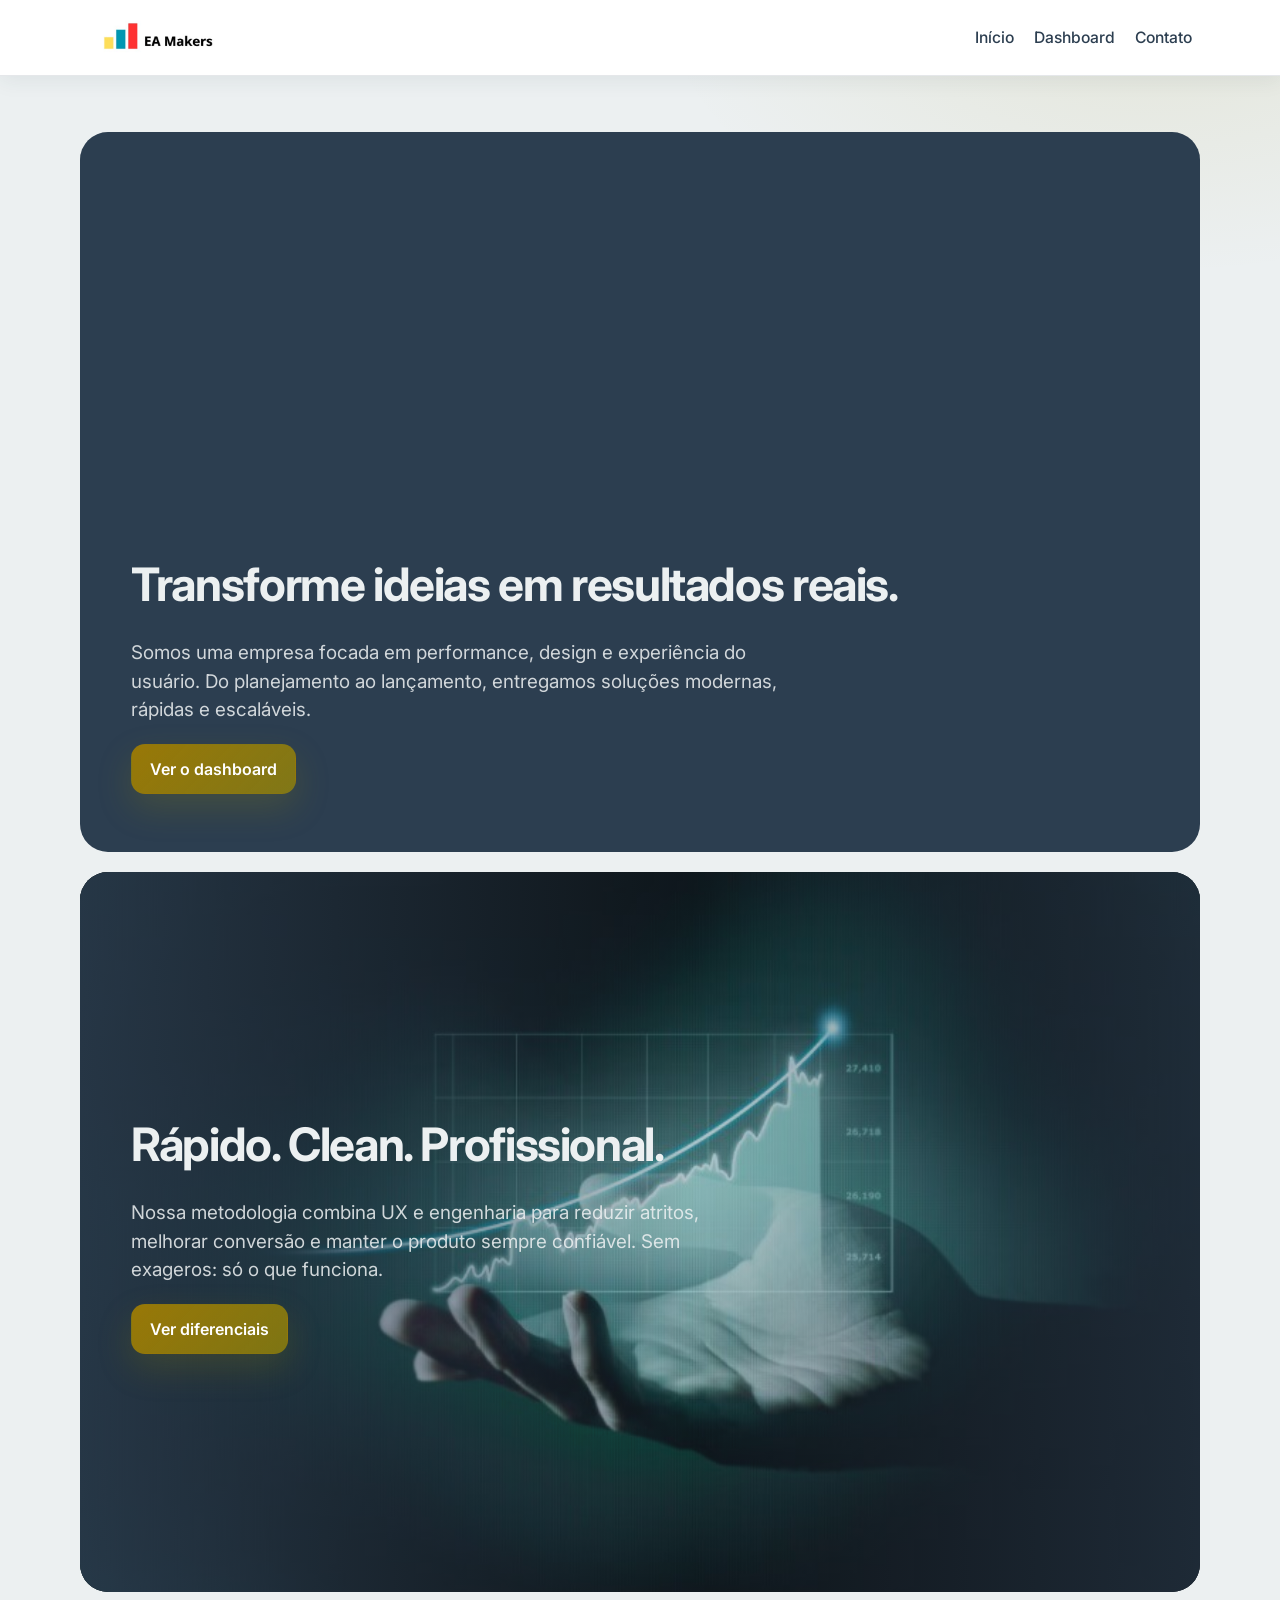
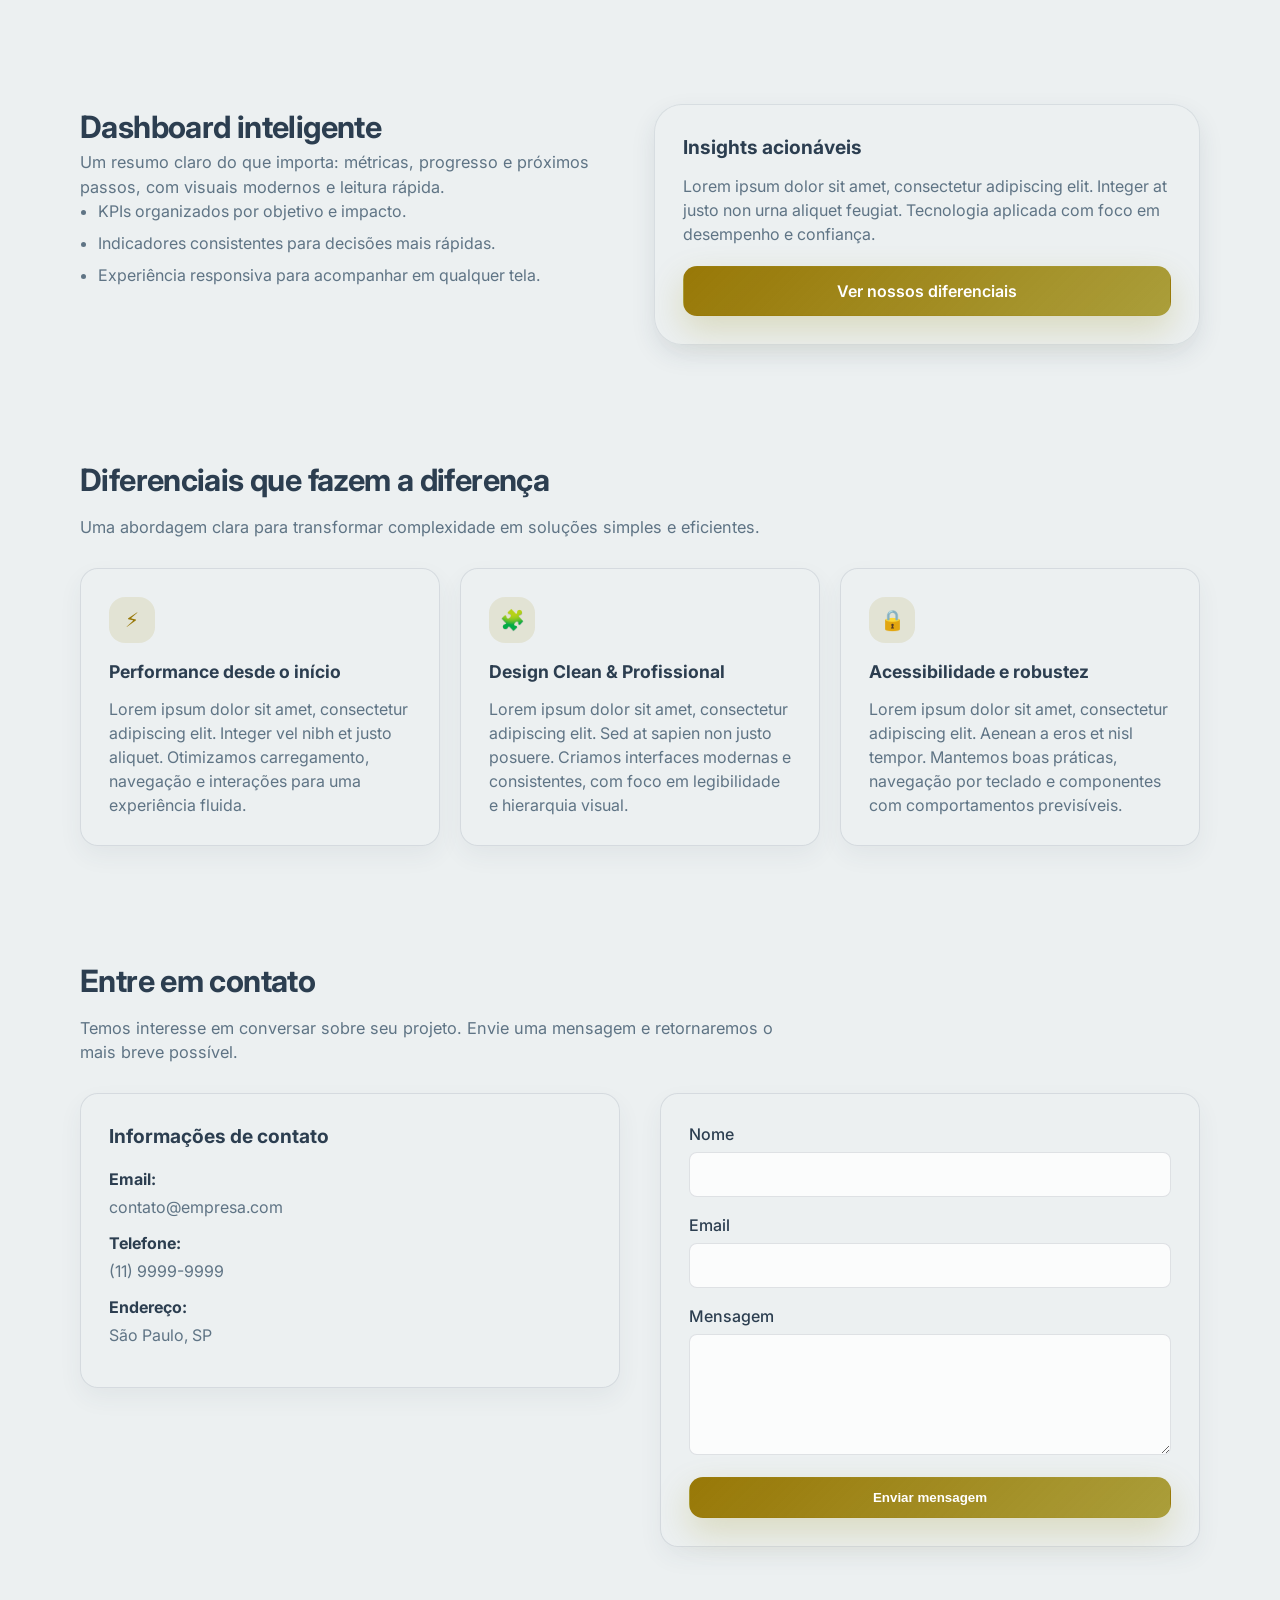
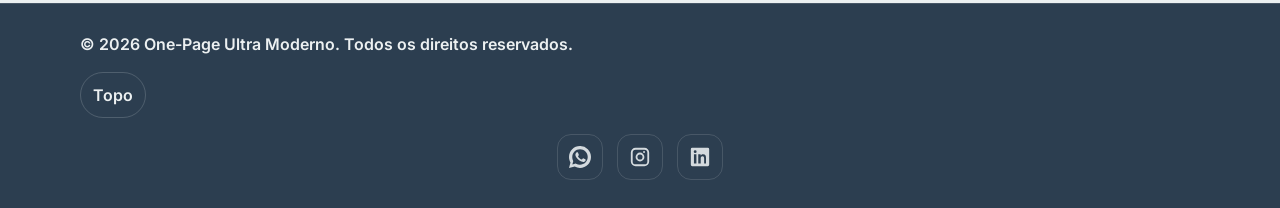
==== commit 7ab36a2b: "Add files via upload" ====
--- a/index.html
+++ b/index.html
@@ -93,9 +93,11 @@
         </div>
 
         <nav class="drawer-nav" aria-label="Menu mobile">
-          <a class="drawer-link" href="#top" aria-label="Ir para Início">Início</a>
-          <a class="drawer-link" href="#dashboard" aria-label="Ir para Dashboard">Dashboard</a>
-          <a class="drawer-link" href="#contact" aria-label="Ir para Contato">Contato</a>
+          <ul class="drawer-links-list">
+            <li><a class="drawer-link" href="#top" aria-label="Ir para Início">Início</a></li>
+            <li><a class="drawer-link" href="#dashboard" aria-label="Ir para Dashboard">Dashboard</a></li>
+            <li><a class="drawer-link" href="#contact" aria-label="Ir para Contato">Contato</a></li>
+          </ul>
         </nav>
 
         <div class="drawer-cta">
--- a/style.css
+++ b/style.css
@@ -55,6 +55,15 @@
 .container {
   width: min(var(--container), calc(100% - 2 * var(--space-4)));
   margin: 0 auto;
+}
+
+/* Mobile container fix */
+@media (max-width: 859px) {
+  .container {
+    width: 100%;
+    margin: 0;
+    padding: 0 var(--space-3);
+  }
 }
 
 .skip-link {
@@ -97,6 +106,16 @@
   padding: 0 var(--space-1);
 }
 
+/* Mobile header fix */
+@media (max-width: 859px) {
+  .header-inner {
+    width: 100%;
+    margin: 0;
+    padding: 0 var(--space-3);
+    justify-content: space-between;
+  }
+}
+
 .logo img {
   display: block;
 }
@@ -196,12 +215,17 @@
   transform: translateY(-6px) rotate(-45deg);
 }
 
+/* Bloqueio de scroll quando menu está aberto */
+body.menu-open {
+  overflow: hidden;
+}
+
 /* Drawer */
 .drawer-overlay {
   position: fixed;
   inset: 0;
-  background: rgba(44, 62, 80, 0.62);
-  z-index: 60;
+  background: rgba(0, 0, 0, 0.5);
+  z-index: 99998;
   opacity: 0;
   pointer-events: none;
   transition: opacity 0.3s ease;
@@ -215,21 +239,18 @@
 .drawer {
   position: fixed;
   top: 0;
-  right: 0;
-  height: 100%;
-  width: min(360px, 92vw);
-  background: #2c3e50;
-  backdrop-filter: blur(14px);
-  -webkit-backdrop-filter: blur(14px);
-  border-left: 1px solid rgba(236, 240, 241, 0.12);
-  z-index: 70;
-  transform: translateX(110%);
+  left: 0;
+  width: 100vw;
+  height: 100vh;
+  background: #ecf0f1;
+  z-index: 99999;
+  transform: translateX(100%);
   transition: transform 260ms ease;
   will-change: transform;
   display: flex;
   flex-direction: column;
-  padding: var(--space-4);
-  gap: var(--space-4);
+  padding: 0;
+  overflow-y: auto;
 }
 
 .drawer.is-open {
@@ -241,6 +262,9 @@
   align-items: center;
   justify-content: space-between;
   gap: var(--space-3);
+  padding: 20px;
+  background: rgba(255, 255, 255, 0.8);
+  border-bottom: 1px solid rgba(44, 62, 80, 0.1);
 }
 
 .drawer-logo img {
@@ -265,32 +289,60 @@
 }
 
 .drawer-nav {
-  display: grid;
-  gap: 10px;
-  padding-top: var(--space-2);
+  display: flex;
+  flex-direction: column;
+  align-items: center;
+  justify-content: center;
+  flex-grow: 1;
+  padding: 40px 20px;
+}
+
+.drawer-links-list {
+  list-style: none;
+  margin: 0;
+  padding: 0;
+  display: flex;
+  flex-direction: column;
+  align-items: center;
+  justify-content: center;
+  gap: 32px;
+  width: 100%;
+}
+
+.drawer-links-list li {
+  margin: 0;
+  text-align: center;
 }
 
 .drawer-link {
   text-decoration: none;
-  color: var(--bg);
+  color: #2c3e50;
   font-weight: 600;
-  padding: 12px 12px;
-  border-radius: 14px;
-  border: 1px solid transparent;
-  transition: border-color 180ms ease, background 180ms ease, transform 180ms ease;
+  font-size: 1.8rem;
+  padding: 20px 40px;
+  border-radius: 16px;
+  border: 2px solid transparent;
+  transition: all 0.3s ease;
+  text-align: center;
+  min-width: 250px;
+  min-height: 60px;
+  display: flex;
+  align-items: center;
+  justify-content: center;
 }
 
 .drawer-link:hover,
 .drawer-link:focus-visible {
   border-color: rgba(152, 135, 7, 0.40);
   background: rgba(152, 135, 7, 0.10);
-  color: var(--bg);
+  color: #2c3e50;
+  transform: translateY(-2px);
 }
 
 .drawer-cta {
-  margin-top: auto;
-  display: grid;
-  gap: var(--space-3);
+  padding: 20px;
+  background: rgba(255, 255, 255, 0.8);
+  border-top: 1px solid rgba(44, 62, 80, 0.1);
 }
 
 .drawer-note {
@@ -774,31 +826,67 @@
   place-items: center;
 }
 
-/* Estilos específicos para mobile */
+/* Cards mobile fixes */
 @media (max-width: 859px) {
-  .nav-desktop {
-    display: none !important;
-  }
-  
-  .nav-toggle {
-    display: grid !important;
-  }
-  
-  .drawer-overlay {
-    display: block;
-  }
-  
-  .drawer {
-    display: flex;
-  }
-  
-  .header-inner {
+  .card {
+    padding: var(--space-4) var(--space-3);
+  }
+  
+  .card-title {
+    font-size: 1.05rem;
+    line-height: 1.3;
+  }
+  
+  .card-text {
+    font-size: 0.95rem;
+    line-height: 1.4;
+  }
+  
+  .hero-actions {
+    flex-direction: column;
+    gap: var(--space-2);
+  }
+  
+  .hero-actions .btn {
+    width: 100%;
+    min-height: 48px;
+    font-size: 0.95rem;
+  }
+  
+  .video-content {
+    padding: var(--space-4) var(--space-3);
+  }
+  
+  .video-content .btn {
+    width: 100%;
+    min-height: 48px;
+  }
+  
+  /* Contact form mobile fixes */
+  .contact-info,
+  .contact-form {
+    padding: var(--space-4) var(--space-3);
+  }
+  
+  .form-group input,
+  .form-group textarea {
+    min-height: 48px;
+    font-size: 0.95rem;
+  }
+  
+  .section-head {
+    text-align: center;
     padding: 0 var(--space-2);
   }
   
-  .logo img {
-    width: 120px;
-    height: auto;
+  .section-title {
+    font-size: 1.4rem;
+    line-height: 1.2;
+  }
+  
+  .section-subtitle {
+    font-size: 0.95rem;
+    line-height: 1.4;
   }
 }
 
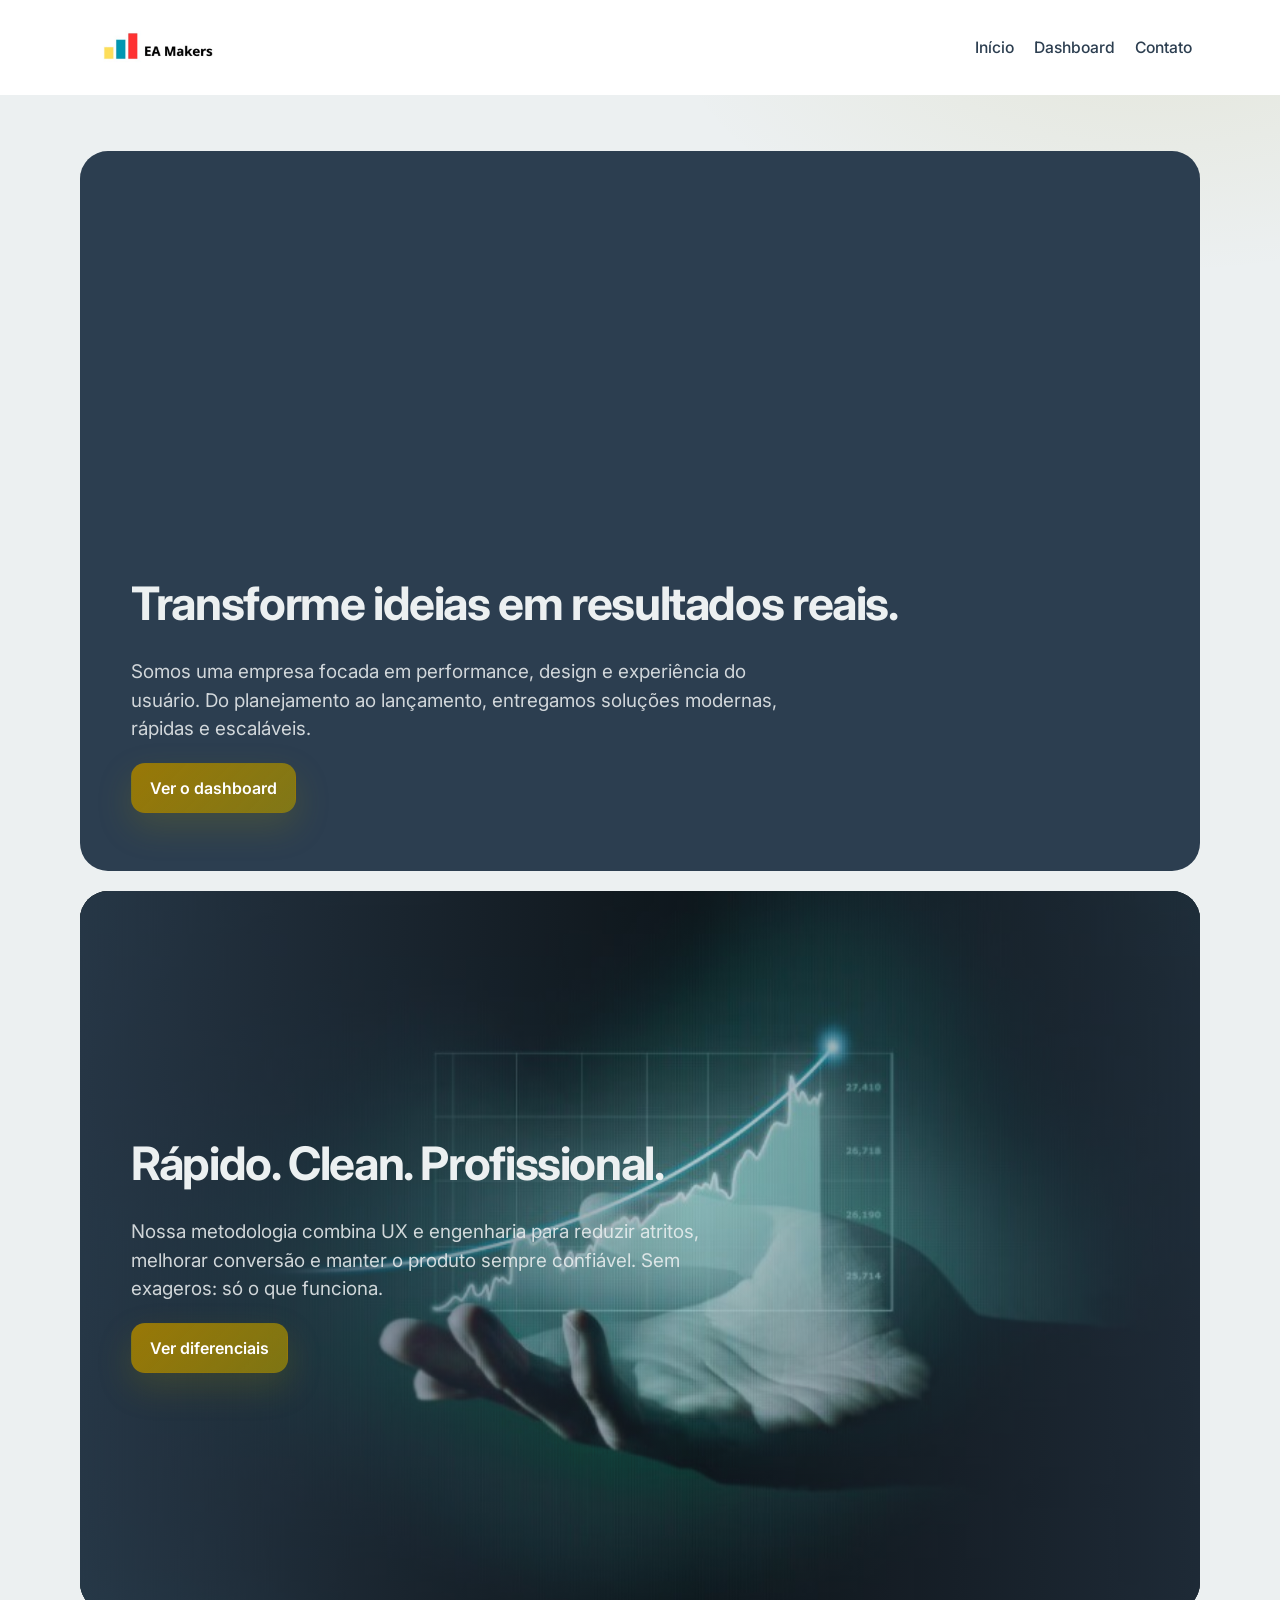
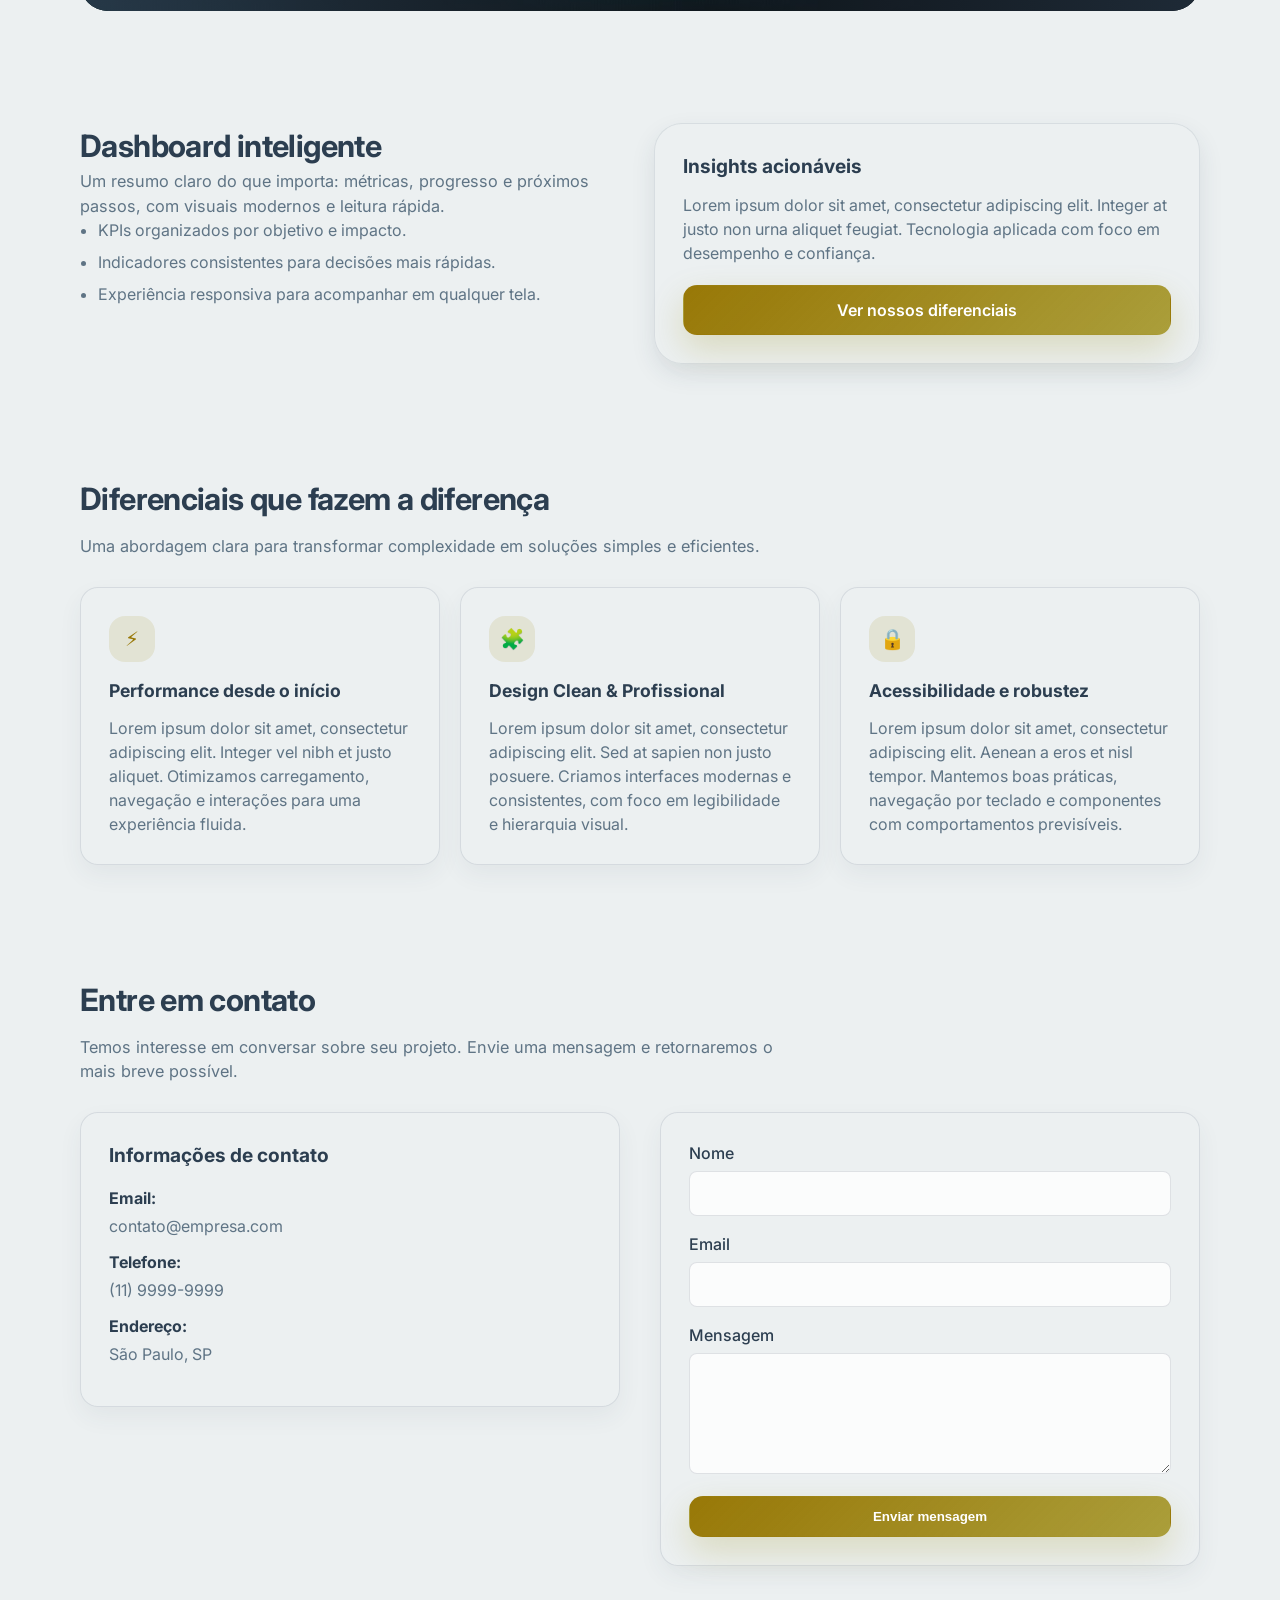
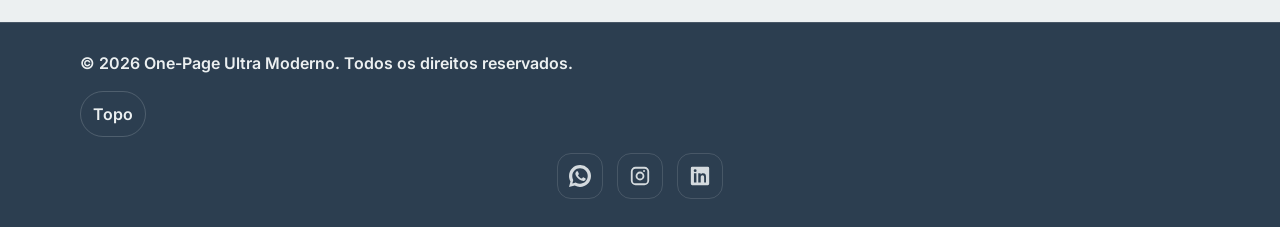
==== commit e74dcd77: "Update index.html" ====
--- a/index.html
+++ b/index.html
@@ -95,7 +95,7 @@
         <nav class="drawer-nav" aria-label="Menu mobile">
           <ul class="drawer-links-list">
             <li><a class="drawer-link" href="#top" aria-label="Ir para Início">Início</a></li>
-            <li><a class="drawer-link" href="#dashboard" aria-label="Ir para Dashboard">Dashboard</a></li>
+            <li><a class="drawer-link" href="https://meu-dashboard-2uyy9clbuiht3npvdznmwn.streamlit.app/" aria-label="Ir para Dashboard">Dashboard</a></li>
             <li><a class="drawer-link" href="#contact" aria-label="Ir para Contato">Contato</a></li>
           </ul>
         </nav>
--- a/style.css
+++ b/style.css
@@ -26,6 +26,13 @@
   --space-7: 56px;
 
   --header-h: 72px;
+}
+
+/* Global box-sizing fix */
+*,
+*::before,
+*::after {
+  box-sizing: border-box;
 }
 
 * {
@@ -57,12 +64,60 @@
   margin: 0 auto;
 }
 
-/* Mobile container fix */
+/* Mobile container fixes */
 @media (max-width: 859px) {
   .container {
     width: 100%;
     margin: 0;
-    padding: 0 var(--space-3);
+    padding-left: 20px;
+    padding-right: 20px;
+  }
+  
+  * {
+    box-sizing: border-box;
+  }
+  
+  /* Images responsive */
+  img {
+    max-width: 100%;
+    height: auto;
+    border-radius: 12px;
+  }
+  
+  /* Text hierarchy */
+  h1 {
+    font-size: clamp(24px, 5vw, 28px);
+    line-height: 1.3;
+  }
+  
+  h2 {
+    font-size: clamp(22px, 4.5vw, 26px);
+    line-height: 1.3;
+  }
+  
+  p {
+    line-height: 1.6;
+  }
+  
+  /* Section spacing */
+  .section {
+    margin-bottom: 40px;
+  }
+  
+  /* Buttons mobile */
+  .btn {
+    width: 90%;
+    display: block;
+    margin: 0 auto;
+    min-height: 48px;
+  }
+  
+  .hero-actions .btn {
+    width: 100%;
+  }
+  
+  .video-content .btn {
+    width: 100%;
   }
 }
 
@@ -85,14 +140,19 @@
 .site-header {
   position: sticky;
   top: 0;
-  z-index: 50;
+  z-index: 1000;
   min-height: var(--header-h);
-  border-bottom: 1px solid rgba(44, 62, 80, 0.12);
   background: #ffffff;
+  padding: 20px 0;
+  transition: all 0.4s ease-in-out;
+}
+
+.site-header.header-scrolled {
   padding: 10px 0;
-  backdrop-filter: blur(14px);
-  -webkit-backdrop-filter: blur(14px);
-  box-shadow: 0 4px 20px rgba(44, 62, 80, 0.08);
+  box-shadow: 0 4px 20px rgba(0,0,0,0.08);
+  background: rgba(255, 255, 255, 0.95);
+  backdrop-filter: blur(10px);
+  -webkit-backdrop-filter: blur(10px);
 }
 
 .header-inner {
@@ -104,20 +164,18 @@
   width: min(var(--container), calc(100% - 2 * var(--space-4)));
   margin: 0 auto;
   padding: 0 var(--space-1);
-}
-
-/* Mobile header fix */
-@media (max-width: 859px) {
-  .header-inner {
-    width: 100%;
-    margin: 0;
-    padding: 0 var(--space-3);
-    justify-content: space-between;
-  }
+  transition: all 0.4s ease-in-out;
 }
 
 .logo img {
   display: block;
+}
+
+.logo-text {
+  color: #2c3e50;
+  font-weight: 600;
+  font-size: 1.2rem;
+  text-decoration: none;
 }
 
 .nav-desktop {
@@ -127,13 +185,14 @@
 }
 
 .nav-link {
-  color: var(--text);
+  color: #2c3e50;
   text-decoration: none;
   font-weight: 500;
   font-size: 0.98rem;
   padding: 10px 0;
   position: relative;
   outline: none;
+  transition: 0.3s ease;
 }
 
 .nav-link::after {
@@ -155,25 +214,25 @@
 
 .nav-link:hover,
 .nav-link:focus-visible {
-  color: var(--accent);
+  color: #987807;
+  transform: translateY(-2px);
 }
 
 .nav-toggle {
   width: 44px;
   height: 44px;
   border-radius: 14px;
-  border: 1px solid rgba(44, 62, 80, 0.14);
+  border: 1px solid rgba(236, 240, 241, 0.14);
   background: rgba(236, 240, 241, 0.72);
   cursor: pointer;
   display: grid;
   place-items: center;
-  transition: transform 0.3s ease, box-shadow 0.3s ease, border-color 0.3s ease;
+  transition: 0.3s ease;
 }
 
 .nav-toggle:hover {
-  transform: translateY(-1px);
-  border-color: rgba(152, 135, 7, 0.45);
-  box-shadow: 0 12px 28px rgba(152, 135, 7, 0.14);
+  transform: translateY(-2px);
+  border-color: rgba(152, 135, 7, 0.40);
 }
 
 .nav-toggle[aria-expanded="true"] {
@@ -194,7 +253,7 @@
 
 .burger-line {
   height: 2px;
-  background: var(--text);
+  background: #2c3e50;
   border-radius: 999px;
   transition: transform 220ms ease, opacity 180ms ease;
 }
@@ -275,12 +334,20 @@
   width: 44px;
   height: 44px;
   border-radius: 14px;
-  border: 1px solid rgba(44, 62, 80, 0.14);
+  border: 1px solid rgba(236, 240, 241, 0.14);
   background: rgba(236, 240, 241, 0.78);
   cursor: pointer;
   font-size: 22px;
   line-height: 1;
-  transition: background 0.3s ease, border-color 0.3s ease, transform 0.3s ease;
+  color: #2c3e50;
+  transition: 0.3s ease;
+}
+
+.drawer-close:hover,
+.drawer-close:focus-visible {
+  color: #987807;
+  transform: translateY(-2px);
+  border-color: rgba(152, 135, 7, 0.40);
 }
 
 .drawer-close:focus-visible {
@@ -816,7 +883,27 @@
   }
 }
 
-/* Estilos base para mobile (primeiro define mobile-first) */
+/* Mobile header premium fixes */
+@media (max-width: 859px) {
+  .site-header {
+    padding: 15px 0;
+  }
+  
+  .header-inner {
+    width: 100%;
+    margin: 0;
+    padding: 0 var(--space-3);
+    justify-content: space-between;
+  }
+  
+  .logo-text {
+    font-size: 1.1rem;
+  }
+  
+  .nav-link {
+    font-size: 0.95rem;
+  }
+}
 .nav-desktop {
   display: none;
 }
@@ -830,16 +917,21 @@
 @media (max-width: 859px) {
   .card {
     padding: var(--space-4) var(--space-3);
+    margin-bottom: 30px;
+  }
+  
+  .card img {
+    border-radius: 12px;
   }
   
   .card-title {
     font-size: 1.05rem;
-    line-height: 1.3;
+    line-height: 1.4;
   }
   
   .card-text {
     font-size: 0.95rem;
-    line-height: 1.4;
+    line-height: 1.6;
   }
   
   .hero-actions {
@@ -866,6 +958,7 @@
   .contact-info,
   .contact-form {
     padding: var(--space-4) var(--space-3);
+    margin-bottom: 30px;
   }
   
   .form-group input,
@@ -877,16 +970,17 @@
   .section-head {
     text-align: center;
     padding: 0 var(--space-2);
+    margin-bottom: 30px;
   }
   
   .section-title {
-    font-size: 1.4rem;
-    line-height: 1.2;
+    font-size: clamp(22px, 4.5vw, 26px);
+    line-height: 1.3;
   }
   
   .section-subtitle {
     font-size: 0.95rem;
-    line-height: 1.4;
+    line-height: 1.6;
   }
 }
 
